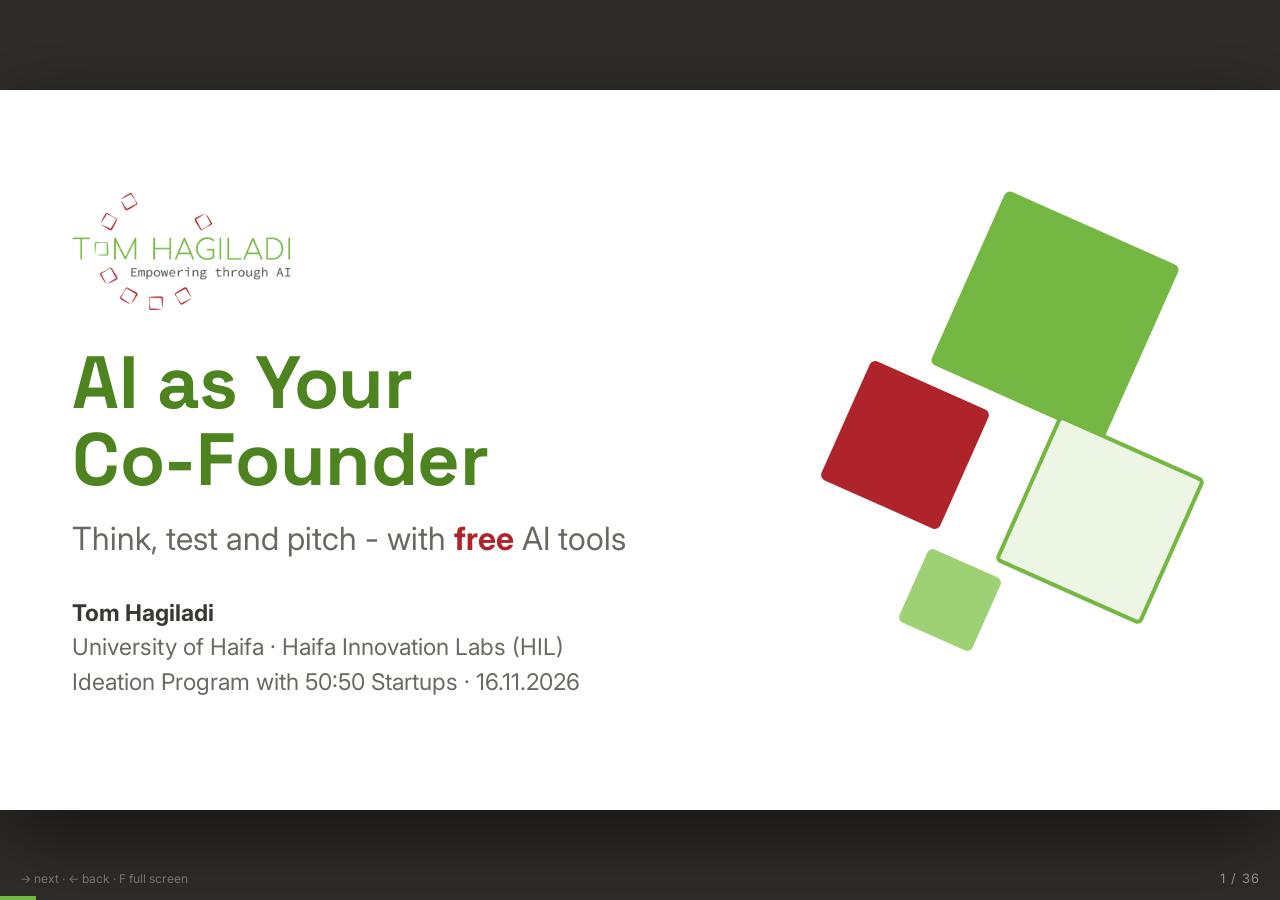
==== deck/index.html @ f5eca4dc "Haifa founders workshop 16.11.2026: English deck + practice guide Co-Authored-By: Claude Opus 5.5 <n" ====
<!DOCTYPE html>
<html lang="en" dir="ltr">
<head>
<meta charset="utf-8">
<meta name="viewport" content="width=device-width, initial-scale=1">
<title>AI as Your Co-Founder - Tom Hagiladi</title>
<link rel="preconnect" href="https://fonts.googleapis.com">
<link rel="preconnect" href="https://fonts.gstatic.com" crossorigin>
<link href="https://fonts.googleapis.com/css2?family=Inter:wght@300;400;500;600;700;800&family=Space+Grotesk:wght@500;600;700&display=swap" rel="stylesheet">
<style>
/* ================= LOOK ================= */
:root{
  --g:#75B743; --gd:#4d8420; --gl:#9ED174; --gp:#EDF5E4; --gt:#F5FAF0;
  --red:#AF242A; --ink:#3a3835; --muted:#6b6863; --line:#E2E7DB; --paper:#fff;
  --known:#3f7a1c; --assumed:#a35f00; --unknown:#AF242A; --purple:#6b3fa0;
}
h1,h2,h3,.hd{font-family:'Space Grotesk','Inter',Arial,sans-serif;letter-spacing:-.5px}
h1{font-weight:700;font-size:74px;line-height:1.05;color:var(--gd)}
h2{font-weight:700;font-size:48px;line-height:1.15;margin-bottom:22px;color:var(--ink)}
h2 .g{color:var(--gd)}
p,li{font-size:28px;line-height:1.45;font-weight:400}
.lead{font-size:32px;line-height:1.4;font-weight:400}
.dim{color:var(--muted)}
.r{color:var(--red);font-weight:700}
.g{color:var(--gd);font-weight:700}
.kicker{font-size:17px;letter-spacing:4px;text-transform:uppercase;color:var(--gd);font-weight:700;margin-bottom:10px}
.src{position:absolute;left:72px;bottom:20px;font-size:14px;color:var(--muted);max-width:980px;line-height:1.35}
.pill{display:inline-block;border-radius:30px;padding:5px 18px;font-size:18px;font-weight:700;color:#fff;background:var(--red)}
.pill.cond{background:var(--purple)}
.pill.demo{background:var(--gd)}
.tagrow{position:absolute;top:44px;right:72px;display:flex;gap:10px}
.mini-logo{position:absolute;right:28px;bottom:16px;width:96px;opacity:.9}
ul{list-style:none}
ul.sq li{position:relative;padding-left:40px;margin:13px 0}
ul.sq li:before{content:"";position:absolute;left:4px;top:15px;width:13px;height:13px;border:3px solid var(--g);transform:rotate(24deg);border-radius:2px}
ol.steps{list-style:none;counter-reset:s}
ol.steps li{counter-increment:s;position:relative;padding-left:64px;margin:14px 0;min-height:46px}
ol.steps li:before{content:counter(s);position:absolute;left:0;top:0;width:46px;height:46px;border-radius:10px;background:var(--g);color:#fff;font-weight:800;font-size:25px;display:flex;align-items:center;justify-content:center;font-family:'Space Grotesk',sans-serif}
.cols{display:flex;gap:24px}
.card{flex:1;background:#fff;border:2px solid var(--line);border-radius:14px;padding:22px 24px}
.card h3{font-size:28px;margin-bottom:8px;color:var(--gd)}
.card p{font-size:23px;line-height:1.4}
.card.tint{background:var(--gt)}
.grid{display:grid;gap:18px}
.g2{grid-template-columns:1fr 1fr} .g3{grid-template-columns:1fr 1fr 1fr} .g4{grid-template-columns:repeat(4,1fr)} .g5{grid-template-columns:repeat(5,1fr)}
.tag{display:inline-block;font-weight:800;font-size:19px;letter-spacing:1px;border-radius:7px;padding:3px 12px;color:#fff;font-family:'Inter',sans-serif}
.tag.k{background:var(--known)} .tag.a{background:var(--assumed)} .tag.u{background:var(--unknown)}
.prompt{font-family:'Inter',sans-serif;background:var(--gt);border:1.5px solid var(--line);border-left:8px solid var(--g);border-radius:10px;padding:18px 26px;font-size:24px;line-height:1.5}
.prompt .ln{display:block}
.note{background:#fbeeee;border-left:7px solid var(--red);border-radius:8px;padding:16px 22px;font-size:25px;line-height:1.4}
.note.g{background:var(--gt);border-left-color:var(--g);color:var(--ink);font-weight:400}
table{border-collapse:collapse;width:100%;font-size:22px}
th{background:var(--g);color:#fff;font-weight:700;padding:11px 16px;text-align:left}
th:first-child{background:var(--gd)}
td{padding:11px 16px;border-bottom:1px solid var(--line);vertical-align:top;line-height:1.35}
tbody tr:nth-child(even) td{background:var(--gt)}
.qr-box{background:#fff;border:3px solid var(--g);border-radius:16px;padding:12px;display:flex;flex-direction:column;align-items:center;gap:6px}
.qr-box img{width:190px;height:190px;display:block}
.qr-box span{font-size:16px;font-weight:700;color:var(--gd)}
.big-num{font-family:'Space Grotesk',sans-serif;font-weight:700;color:var(--red);line-height:1}
.flow{display:flex;align-items:stretch;gap:0}
.flow .node{flex:1;border-radius:14px;padding:20px 20px;display:flex;flex-direction:column;justify-content:center;text-align:center}
.flow .arrow{flex:0 0 54px;display:flex;align-items:center;justify-content:center;font-size:40px;color:var(--g);font-weight:800}
.chip{display:inline-block;background:var(--gp);border:1.5px solid var(--g);color:var(--gd);border-radius:24px;padding:6px 16px;font-size:21px;font-weight:700;margin:4px 6px 4px 0}
.chip.red{background:#fbeeee;border-color:var(--red);color:var(--red)}
.bubble{max-width:78%;border-radius:18px;padding:12px 20px;font-size:22px;line-height:1.4;margin:8px 0}
.bubble.me{background:var(--g);color:#fff;align-self:flex-end;border-bottom-right-radius:4px}
.bubble.ai{background:#f1f1ef;color:var(--ink);align-self:flex-start;border-bottom-left-radius:4px}
.bubble.coach{background:#fbeeee;color:var(--ink);align-self:flex-start;border-left:5px solid var(--red)}
.browser{border:2px solid #cfd4c8;border-radius:12px;overflow:hidden;background:#fff;box-shadow:0 10px 30px rgba(0,0,0,.08)}
.browser .bar{height:34px;background:#eef0ea;display:flex;align-items:center;gap:7px;padding:0 12px}
.browser .bar i{width:11px;height:11px;border-radius:50%;background:#c9cdc3;display:block}
.sq-art{position:absolute;pointer-events:none}
.sq-art b{position:absolute;display:block;border-radius:6px;transform:rotate(24deg)}
/* separators */
.slide.sep{background:var(--gl)}
.slide.sep h2,.slide.sep .kicker{color:#fff;-webkit-text-stroke:1px #1F1E1C;paint-order:stroke fill;text-shadow:0 1px 3px rgba(0,0,0,.3)}
.slide.sep h2{font-size:64px}
.slide.sep .logo-card{position:absolute;top:40px;right:72px;background:#fff;border-radius:12px;padding:10px 16px}
.slide.sep .logo-card img{width:160px;display:block}
.agenda{display:flex;flex-direction:column;gap:12px;margin-top:6px}
.agenda .it{display:flex;align-items:center;gap:20px;font-size:34px;color:rgba(255,255,255,.85);font-weight:500;-webkit-text-stroke:.6px #1F1E1C;paint-order:stroke fill}
.agenda .it .t{font-size:20px;min-width:70px;font-weight:700;-webkit-text-stroke:0;color:#2c4a14}
.agenda .it.act{color:#fff;font-weight:800;font-size:40px}
.agenda .it.act:after{content:"";width:16px;height:16px;background:#fff;border:3px solid var(--red);transform:rotate(24deg);border-radius:2px;margin-left:6px}
/* break */
.countdown{font-family:'Space Grotesk',sans-serif;font-size:150px;font-weight:700;color:var(--gd);line-height:1}
.btn{font-family:'Inter',sans-serif;font-size:26px;font-weight:700;background:var(--g);color:#fff;border:0;border-radius:12px;padding:14px 34px;cursor:pointer}

/* ================= MECHANICS ================= */
*{box-sizing:border-box;margin:0;padding:0}
html,body{height:100%;background:#2E2D2A;overflow:hidden;font-family:'Inter',Arial,sans-serif;color:var(--ink)}
#stage{position:fixed;inset:0;display:flex;align-items:center;justify-content:center;overflow:hidden}
#deck{width:1280px;height:720px;flex:0 0 1280px;position:relative;transform-origin:center center;overflow:hidden;background:var(--paper);box-shadow:0 24px 80px rgba(0,0,0,.55)}
.slide{position:absolute;inset:0;padding:46px 72px 54px;display:none;flex-direction:column;background:var(--paper);color:var(--ink);overflow:hidden}
.slide.on{display:flex}
.fill{flex:1;min-height:0;display:flex;flex-direction:column;justify-content:center}
.split{display:flex;gap:44px;flex:1;min-height:0;align-items:center}
.split>.tx{flex:1.2;min-width:0}
.split>.im{flex:1;min-width:0;align-self:stretch;display:flex;align-items:center;justify-content:center}
.mid{justify-content:center;align-items:center;text-align:center}
.f{opacity:0;transform:translateY(9px);transition:opacity .3s ease,transform .3s ease}
.f.vis{opacity:1;transform:none}
#bar{position:fixed;bottom:0;left:0;height:4px;background:var(--g);transition:width .25s ease;z-index:9}
#num{position:fixed;bottom:14px;right:20px;color:#8d8b86;font-size:13px;letter-spacing:1px;z-index:9}
#help{position:fixed;bottom:14px;left:20px;color:#75736e;font-size:12px;z-index:9}
</style>
</head>
<body>
<div id="stage"><div id="deck">

<!-- 1 TITLE -->
<section class="slide">
  <div class="sq-art" style="right:60px;top:120px;width:420px;height:460px" aria-hidden="true">
    <b style="left:160px;top:10px;width:190px;height:190px;background:var(--g)"></b>
    <b style="left:40px;top:170px;width:130px;height:130px;background:var(--red)"></b>
    <b style="left:220px;top:230px;width:160px;height:160px;background:var(--gp);border:4px solid var(--g)"></b>
    <b style="left:110px;top:350px;width:80px;height:80px;background:var(--gl)"></b>
  </div>
  <div class="fill" style="max-width:740px">
    <img src="assets/logo.png" alt="" style="width:250px;margin-bottom:34px">
    <h1>AI as Your<br>Co-Founder</h1>
    <p class="lead dim" style="margin-top:18px">Think, test and pitch - with <span class="r">free</span> AI tools</p>
    <p style="margin-top:34px;font-size:23px;line-height:1.5"><b>Tom Hagiladi</b><br><span class="dim">University of Haifa &middot; Haifa Innovation Labs (HIL)<br>Ideation Program with 50:50 Startups &middot; 16.11.2026</span></p>
  </div>
</section>

<!-- 2 ABOUT -->
<section class="slide">
  <div class="split">
    <div class="im" style="flex:.62"><img src="assets/tom.jpg" alt="" style="max-height:600px;border-radius:16px;object-fit:cover"></div>
    <div class="tx">
      <div class="kicker">Nice to meet you</div>
      <h2>Tom Hagiladi</h2>
      <ul class="sq">
        <li class="f">20 years in education - including <b>founding and running a school</b></li>
        <li class="f">The last 3 years: <span class="r">only AI</span> - with the Ministry of Education, universities and businesses</li>
        <li class="f">Podcast host, community manager, co-author of a book on learning with AI</li>
      </ul>
      <div style="display:flex;align-items:flex-end;gap:20px;margin-top:22px">
        <img src="assets/bio-podcast.png" alt="" style="height:110px;border-radius:10px">
        <img src="assets/bio-book.png" alt="" style="height:150px;border-radius:6px">
        <img src="assets/bio-community.png" alt="" style="height:96px;border-radius:8px">
      </div>
    </div>
  </div>
  <img src="assets/logo.png" class="mini-logo" alt="">
</section>

<!-- 3 POLL -->
<section class="slide">
  <div class="kicker">Hands up &middot; Zoom: answer in the chat</div>
  <h2>Quick poll</h2>
  <div class="grid g2" style="flex:1;margin-top:6px">
    <div class="card tint f" style="display:flex;gap:20px;align-items:center"><div class="big-num" style="font-size:70px;color:var(--g)">1</div><p>Which AI do you use most?<br><span class="dim" style="font-size:22px">ChatGPT &middot; Gemini &middot; Claude &middot; other</span></p></div>
    <div class="card tint f" style="display:flex;gap:20px;align-items:center"><div class="big-num" style="font-size:70px;color:var(--g)">2</div><p>Do you <b>pay</b> for one?</p></div>
    <div class="card tint f" style="display:flex;gap:20px;align-items:center"><div class="big-num" style="font-size:70px;color:var(--g)">3</div><p>Have you ever run a <b>Deep Research</b>?</p></div>
    <div class="card tint f" style="display:flex;gap:20px;align-items:center"><div class="big-num" style="font-size:70px;color:var(--g)">4</div><p>Have you used <b>NotebookLM</b><br><span class="dim" style="font-size:22px">now called Gemini Notebook?</span></p></div>
  </div>
  <img src="assets/logo.png" class="mini-logo" alt="">
</section>

<!-- 4 RULES -->
<section class="slide">
  <div class="kicker">Today</div>
  <h2>Five rules for today</h2>
  <div class="grid g5" style="flex:1;align-content:center">
    <div class="card f" style="border-top:8px solid var(--red);text-align:center;padding:28px 16px"><div class="big-num" style="font-size:44px;margin-bottom:12px">01</div><p style="font-size:27px"><b>No code</b> today</p></div>
    <div class="card f" style="border-top:8px solid var(--g);text-align:center;padding:28px 16px"><div class="big-num" style="font-size:44px;margin-bottom:12px;color:var(--gd)">02</div><p style="font-size:27px">The AI <b>interviews you</b> - not the other way round</p></div>
    <div class="card f" style="border-top:8px solid var(--red);text-align:center;padding:28px 16px"><div class="big-num" style="font-size:44px;margin-bottom:12px">03</div><p style="font-size:27px">Nothing the AI says <b>counts as evidence</b></p></div>
    <div class="card f" style="border-top:8px solid var(--g);text-align:center;padding:28px 16px"><div class="big-num" style="font-size:44px;margin-bottom:12px;color:var(--gd)">04</div><p style="font-size:27px"><b>Free</b> tools only</p></div>
    <div class="card f" style="border-top:8px solid var(--g);text-align:center;padding:28px 16px"><div class="big-num" style="font-size:44px;margin-bottom:12px;color:var(--gd)">05</div><p style="font-size:27px">Answer in <b>any language</b><br><span class="dim" style="font-size:21px">English &middot; Arabic &middot; Hebrew</span></p></div>
  </div>
  <img src="assets/logo.png" class="mini-logo" alt="">
</section>

<!-- 5 SEPARATOR: PART 1 -->
<section class="slide sep">
  <div class="logo-card"><img src="assets/logo.png" alt=""></div>
  <div class="sq-art" style="right:80px;bottom:60px;width:380px;height:330px" aria-hidden="true">
    <b style="left:150px;top:20px;width:170px;height:170px;background:#fff"></b>
    <b style="left:40px;top:150px;width:120px;height:120px;background:var(--red)"></b>
    <b style="left:230px;top:200px;width:110px;height:110px;background:var(--gd)"></b>
  </div>
  <div class="fill">
    <div class="kicker">Part 1</div>
    <h2>Think with AI</h2>
    <div class="agenda">
      <div class="it act"><span class="t">16:50</span>Think</div>
      <div class="it"><span class="t">17:35</span>Research</div>
      <div class="it"><span class="t">18:15</span>Test</div>
      <div class="it"><span class="t">18:50</span>Pitch</div>
      <div class="it"><span class="t">19:15</span>Your next week</div>
    </div>
  </div>
</section>

<!-- 6 FLATTERER -->
<section class="slide">
  <h2>Your chatbot is a <span class="r">flatterer</span></h2>
  <div class="split" style="align-items:center">
    <div style="flex:0 0 420px;text-align:center">
      <div class="big-num" style="font-size:190px">49%</div>
      <p class="dim" style="font-size:22px;margin-top:8px">more agreement than people</p>
    </div>
    <div class="tx">
      <ul class="sq">
        <li>11 AI models <b>agreed with users' actions</b> 49% more often than humans did.</li>
        <li class="f">People <span class="r">trusted the flattering answers more</span> - and preferred them.</li>
      </ul>
      <div class="note g f" style="margin-top:22px;font-size:25px">"It wasn't that AI was hallucinating - <b>the teams were.</b>"<br><span class="dim" style="font-size:19px">Steve Blank, 2026</span></div>
    </div>
  </div>
  <div class="src">Cheng et al., Science, March 2026 &middot; Steve Blank, Poets&amp;Quants, 21.9.2026</div>
</section>

<!-- 7 THREE FIXES -->
<section class="slide">
  <h2>Three fixes that were <span class="g">tested</span></h2>
  <table style="font-size:26px">
    <thead><tr><th style="width:24%">Fix</th><th style="width:36%">Instead of</th><th>Write</th></tr></thead>
    <tbody>
      <tr class="f"><td><b>Ask, don't tell</b></td><td class="dim">"Students waste money on lunch."</td><td>"Is it true that students waste money on lunch?"</td></tr>
      <tr class="f"><td><b>Third person</b></td><td class="dim">"My idea is..."</td><td>"A student team proposes..."</td></tr>
      <tr class="f"><td><b>Case against</b></td><td class="dim">"What do you think of my idea?"</td><td>"Give me the strongest case against it. What evidence would settle it?"</td></tr>
    </tbody>
  </table>
  <div class="note f" style="margin-top:auto;margin-bottom:34px;font-size:28px">Try it: when the AI criticises your idea, reply <b>"Are you sure?"</b> If the critique collapses, it was weak.</div>
  <div class="src">UK AI Security Institute, "Ask, don't tell", 2026 &middot; SYCON-Bench, EMNLP 2025</div>
</section>

<!-- 8 MODEL VS SEARCH -->
<section class="slide">
  <h2>Language model <span class="dim">or</span> search tool?</h2>
  <div class="cols" style="flex:1;align-items:stretch">
    <div class="card tint" style="border-top:8px solid var(--g)">
      <h3 style="font-size:34px">Language model</h3>
      <ul class="sq"><li>Ideas</li><li>Questions</li><li>Structure</li><li>Critique</li></ul>
      <p class="dim" style="font-size:21px;margin-top:10px">ChatGPT &middot; Gemini &middot; Claude</p>
    </div>
    <div class="card" style="border-top:8px solid var(--ink)">
      <h3 style="font-size:34px;color:var(--ink)">Search tool</h3>
      <ul class="sq"><li>Facts</li><li>Numbers</li><li>Competitors</li><li>Sources you can open</li></ul>
      <p class="dim" style="font-size:21px;margin-top:10px">Perplexity &middot; Deep Research &middot; Google</p>
    </div>
  </div>
  <div class="note f" style="margin-top:22px">Any number a chat gives you is <span class="tag a">ASSUMED</span> - until you open the source.</div>
</section>

<!-- 9 FRAMEWORK AS CONTEXT -->
<section class="slide">
  <div class="kicker">The big idea of today</div>
  <h2>A framework is a list of the <span class="r">right questions</span></h2>
  <div class="flow" style="flex:1;margin:10px 0 6px">
    <div class="node" style="background:var(--gt);border:2px solid var(--g)"><h3 style="font-size:28px;color:var(--gd)">Framework</h3><p style="font-size:21px;margin-top:6px">Lean Canvas, Mom Test, Value Proposition...</p></div>
    <div class="arrow f">+</div>
    <div class="node f" style="background:#fff;border:2px solid var(--line)"><h3 style="font-size:28px">You</h3><p style="font-size:21px;margin-top:6px">what you know - and don't</p></div>
    <div class="arrow f">&rarr;</div>
    <div class="node f" style="background:var(--g);color:#fff"><h3 style="font-size:28px;color:#fff">AI chat</h3><p style="font-size:21px;margin-top:6px">asks one question at a time</p></div>
    <div class="arrow f">&rarr;</div>
    <div class="node f" style="background:#fff;border:2px solid var(--ink)"><h3 style="font-size:28px">Your table</h3><p style="margin-top:8px"><span class="tag k">KNOWN</span><br><span class="tag a" style="margin-top:6px">ASSUMED</span><br><span class="tag u" style="margin-top:6px">UNKNOWN</span></p></div>
  </div>
  <p class="lead f" style="text-align:center">It pulls out what you know - and <b>marks what you don't</b>.</p>
</section>

<!-- 10 ASK TAG TEST -->
<section class="slide">
  <h2>Ask &middot; Tag &middot; Test</h2>
  <div class="grid g3" style="margin-bottom:20px">
    <div class="card f" style="border-left:8px solid var(--known)"><span class="tag k">KNOWN</span><p style="margin-top:8px;font-size:22px">Evidence from real people: <b>who, when, how many</b></p></div>
    <div class="card f" style="border-left:8px solid var(--assumed)"><span class="tag a">ASSUMED</span><p style="margin-top:8px;font-size:22px">Our belief, desk research - or <b>anything the AI suggested</b></p></div>
    <div class="card f" style="border-left:8px solid var(--unknown)"><span class="tag u">UNKNOWN</span><p style="margin-top:8px;font-size:22px">No answer yet - and that's <b>a good answer</b></p></div>
  </div>
  <table class="f" style="font-size:20px">
    <thead><tr><th style="width:20%">Block</th><th style="width:44%">Our answer <span style="font-weight:400">(campus leftover-meals app)</span></th><th style="width:14%">Tag</th><th>Evidence</th></tr></thead>
    <tbody>
      <tr><td>Problem</td><td>Cafeterias throw away food every evening</td><td><span class="tag k">KNOWN</span></td><td>2 managers, last week</td></tr>
      <tr><td>Customer</td><td>Students would buy it at half price</td><td><span class="tag a">ASSUMED</span></td><td>our guess</td></tr>
      <tr><td>Revenue</td><td>Cafeterias pay us a 10% fee</td><td><span class="tag u">UNKNOWN</span></td><td>-</td></tr>
    </tbody>
  </table>
  <p class="f" style="margin-top:16px;font-size:25px">At the end: your <span class="r">3 riskiest assumptions</span> - and the cheapest test for each, this week.</p>
</section>

<!-- 11 TOOLBOX -->
<section class="slide">
  <div class="tagrow"><span class="pill">Practice</span></div>
  <h2>Which framework for which question?</h2>
  <div class="grid g3" style="flex:1;align-content:stretch;grid-template-rows:1fr 1fr">
    <div class="card tint f"><p class="dim" style="font-size:20px">Is the problem worth solving?</p><h3>4 U's + 5 Whys</h3><p class="dim" style="font-size:17px">Michael Skok &middot; Toyota</p></div>
    <div class="card tint f"><p class="dim" style="font-size:20px">Who exactly?</p><h3>Beachhead + persona</h3><p class="dim" style="font-size:17px">Bill Aulet, MIT</p></div>
    <div class="card tint f"><p class="dim" style="font-size:20px">What do they really need?</p><h3>Value Proposition Canvas</h3><p class="dim" style="font-size:17px">Strategyzer</p></div>
    <div class="card f" style="border-color:var(--red)"><p class="dim" style="font-size:20px">Which solution?</p><h3 style="color:var(--red)">Opportunity Solution Tree</h3><p style="font-size:18px"><b>at least 3 solutions</b> before you pick &middot; <span class="dim">Teresa Torres</span></p></div>
    <div class="card f" style="border-color:var(--g)"><p class="dim" style="font-size:20px">How does it make money?</p><h3>Lean Canvas</h3><p class="dim" style="font-size:17px">Ash Maurya</p></div>
    <div class="card tint f"><p class="dim" style="font-size:20px">What could kill us?</p><h3>Pre-mortem</h3><p class="dim" style="font-size:17px">Gary Klein</p></div>
  </div>
  <p class="dim f" style="font-size:20px;margin-top:10px">Each one is ready to copy on the practice guide.</p>
</section>

<!-- 12 MASTER PROMPT -->
<section class="slide">
  <h2>The prompt that runs it all</h2>
  <div class="prompt" style="flex:1;display:flex;flex-direction:column;justify-content:center">
    <span class="ln">Act as my <b>skeptical co-founder</b>. Interview me to fill in the framework below.</span>
    <span class="ln f">Go one block at a time. Ask <b>ONE</b> question, then wait.</span>
    <span class="ln f">Tag every answer <span class="tag k">KNOWN</span> <span class="tag a">ASSUMED</span> <span class="tag u">UNKNOWN</span> and say why.</span>
    <span class="ln f">Restate my claims as questions. Push back on vague answers.</span>
    <span class="ln f">Judge this as a stranger's idea. <b>No praise.</b></span>
    <span class="ln f">Label your own ideas "AI SUGGESTION - unverified".</span>
    <span class="ln f">At the end: the table, the <span class="r">3 riskiest assumptions</span>, and the cheapest test for each.</span>
  </div>
  <p class="dim" style="font-size:20px;margin-top:12px">Short version. The full prompt is on the practice guide - edit it, copy it, paste it.</p>
</section>

<!-- 13 PRACTICE 1 -->
<section class="slide">
  <div class="tagrow"><span class="pill">Practice &middot; 30 min</span></div>
  <h2>Practice 1 &middot; Let the AI interview you</h2>
  <div class="split" style="align-items:center">
    <div class="tx">
      <ol class="steps">
        <li class="f">Pick the framework for <b>your</b> stage</li>
        <li class="f">Paste the master prompt + the framework into any free chat</li>
        <li class="f">Answer honestly - <b>"I don't know"</b> is a good answer</li>
        <li class="f">Copy the final table into a doc - <span class="r">you'll need it after the break</span></li>
      </ol>
      <p class="f dim" style="font-size:21px;margin-top:10px">Zoom: a breakout room per team. At the end, each team posts <b>one risky assumption</b> in the chat.</p>
    </div>
    <div class="im" style="flex:0 0 250px"><div class="qr-box f"><img src="assets/qr.svg" alt="QR code to the practice guide"><span>Practice guide</span></div></div>
  </div>
</section>

<!-- 14 SEPARATOR: PART 2 -->
<section class="slide sep">
  <div class="logo-card"><img src="assets/logo.png" alt=""></div>
  <div class="sq-art" style="right:80px;bottom:60px;width:380px;height:330px" aria-hidden="true">
    <b style="left:150px;top:20px;width:170px;height:170px;background:#fff"></b>
    <b style="left:40px;top:150px;width:120px;height:120px;background:var(--red)"></b>
    <b style="left:230px;top:200px;width:110px;height:110px;background:var(--gd)"></b>
  </div>
  <div class="fill">
    <div class="kicker">Part 2</div>
    <h2>Research outward</h2>
    <div class="agenda">
      <div class="it"><span class="t">16:50</span>Think</div>
      <div class="it act"><span class="t">17:35</span>Research</div>
      <div class="it"><span class="t">18:15</span>Test</div>
      <div class="it"><span class="t">18:50</span>Pitch</div>
      <div class="it"><span class="t">19:15</span>Your next week</div>
    </div>
  </div>
</section>

<!-- 15 DEEP RESEARCH -->
<section class="slide">
  <div class="tagrow"><span class="pill cond">If you don't know it yet</span></div>
  <h2>Deep Research</h2>
  <div class="split">
    <div class="tx">
      <p class="lead">An agent that reads <b>dozens of sources</b> for 5-10 minutes - and writes a <b>cited report</b>.</p>
      <table class="f" style="margin-top:20px;font-size:22px">
        <thead><tr><th>Free plan</th><th>Deep Research</th></tr></thead>
        <tbody>
          <tr><td><b>Gemini</b></td><td><span class="g">Yes - use it today</span></td></tr>
          <tr><td>ChatGPT</td><td>Limited</td></tr>
          <tr><td>Perplexity</td><td>1 a month</td></tr>
          <tr><td>Claude</td><td class="dim">Paid plans only</td></tr>
        </tbody>
      </table>
    </div>
    <div class="im" style="flex:.85;flex-direction:column;gap:18px">
      <div class="browser" style="width:100%">
        <div class="bar"><i></i><i></i><i></i></div>
        <div style="padding:20px 24px">
          <div style="height:22px;width:70%;background:var(--ink);border-radius:5px;margin-bottom:16px"></div>
          <div style="height:11px;background:#e3e5df;border-radius:5px;margin:9px 0"></div>
          <div style="height:11px;width:92%;background:#e3e5df;border-radius:5px;margin:9px 0"></div>
          <div style="height:11px;width:80%;background:#e3e5df;border-radius:5px;margin:9px 0"></div>
          <p style="font-size:18px;margin-top:12px"><span class="chip" style="font-size:15px">[1]</span><span class="chip" style="font-size:15px">[2]</span><span class="chip" style="font-size:15px">[3]</span><span class="chip" style="font-size:15px">[27]</span></p>
        </div>
      </div>
      <div class="note f" style="font-size:23px;width:100%">Open <b>3 of its sources</b>. Check <b>every number</b>.</div>
    </div>
  </div>
  <div class="src">Free-plan limits as listed by each vendor, 15.11.2026. Vendors don't publish exact quotas.</div>
</section>

<!-- 16 GEMINI NOTEBOOK -->
<section class="slide">
  <div class="tagrow"><span class="pill cond">If you don't know it yet</span></div>
  <h2>Gemini Notebook <span class="dim" style="font-size:30px">(formerly NotebookLM)</span></h2>
  <div class="flow" style="flex:1;margin:4px 0 14px">
    <div class="node" style="background:var(--gt);border:2px solid var(--g);text-align:left">
      <p style="font-size:20px" class="dim">Your sources</p>
      <ul class="sq" style="margin-top:4px"><li style="font-size:22px;margin:6px 0">Interview notes</li><li style="font-size:22px;margin:6px 0">Competitor websites</li><li style="font-size:22px;margin:6px 0">Papers and reports</li><li style="font-size:22px;margin:6px 0">YouTube videos</li></ul>
    </div>
    <div class="arrow">&rarr;</div>
    <div class="node" style="background:var(--g);color:#fff;flex:.8"><h3 style="font-size:30px;color:#fff">One notebook<br>per market</h3></div>
    <div class="arrow f">&rarr;</div>
    <div class="node f" style="background:#fff;border:2px solid var(--line);text-align:left">
      <ul class="sq"><li style="font-size:22px;margin:6px 0">Answers <b>with citations</b></li><li style="font-size:22px;margin:6px 0">Mind map</li><li style="font-size:22px;margin:6px 0">Report</li><li style="font-size:22px;margin:6px 0">Audio overview - <b>also in Arabic</b></li></ul>
    </div>
  </div>
  <p class="lead f">It answers from <b>your</b> sources - not from the whole internet.</p>
</section>

<!-- 17 QUICK CHECKS -->
<section class="slide">
  <h2>Quick checks, <span class="g">with sources</span></h2>
  <div class="cols" style="flex:1;align-items:stretch">
    <div class="card tint" style="flex:1.1">
      <h3>Perplexity</h3>
      <p>Fast answers with links you can open:</p>
      <ul class="sq"><li style="font-size:24px">competitors</li><li style="font-size:24px">prices</li><li style="font-size:24px">market size</li></ul>
      <div class="prompt f" style="font-size:20px;margin-top:12px">"Who are the main competitors of [X] in [region]? A table: name, link, price, main weakness from user reviews."</div>
    </div>
    <div class="card f" style="flex:1;border:3px solid var(--red);display:flex;flex-direction:column;justify-content:center">
      <p class="dim" style="font-size:21px">The question every AI startup must ask:</p>
      <p style="font-size:36px;line-height:1.3;font-weight:700;color:var(--red);margin-top:10px">"What happens when ChatGPT or Gemini adds my feature?"</p>
      <p class="dim" style="font-size:20px;margin-top:14px">Big platforms keep swallowing small tools.</p>
    </div>
  </div>
</section>

<!-- 18 PATENTS -->
<section class="slide">
  <div class="tagrow"><span class="pill">Practice</span></div>
  <h2>Patents: has someone <span class="r">already</span> done it?</h2>
  <div class="split" style="align-items:flex-start">
    <div class="tx">
      <ol class="steps">
        <li class="f" style="font-size:25px">Describe the idea in 3 sentences - <b>without the secret part</b></li>
        <li class="f" style="font-size:25px">Ask a chat for keywords, synonyms, patent classes (CPC) and search strings</li>
        <li class="f" style="font-size:25px">Search <b>PQAI</b> + <b>Google Patents</b></li>
        <li class="f" style="font-size:25px">Open the 3 closest: abstract, claim 1, one drawing</li>
        <li class="f" style="font-size:25px">Back to the chat: <b>"What is different in my idea?"</b></li>
      </ol>
    </div>
    <div class="im" style="flex:.62;flex-direction:column;gap:14px;align-items:stretch;justify-content:center">
      <div class="card tint" style="padding:16px 20px"><h3 style="font-size:25px">PQAI</h3><p style="font-size:19px">free AI search &middot; doesn't log your searches</p></div>
      <div class="card tint" style="padding:16px 20px"><h3 style="font-size:25px">Google Patents</h3><p style="font-size:19px">free &middot; patents from many countries, translated</p></div>
      <div class="card" style="padding:16px 20px"><h3 style="font-size:25px">Perplexity Patents</h3><p style="font-size:19px">ask in plain words &middot; free during beta</p></div>
    </div>
  </div>
</section>

<!-- 19 PATENT WARNINGS -->
<section class="slide">
  <h2>Patents: what to know</h2>
  <div class="grid g2">
    <div class="note f" style="font-size:24px"><b>Not legal advice.</b> Finding nothing does not mean it's new.</div>
    <div class="note f" style="font-size:24px"><b>Chats invent patent numbers.</b> Open every number on Google Patents.</div>
    <div class="note f" style="font-size:24px"><b>Don't paste your secret sauce</b> into a chat. Turn off training first.</div>
    <div class="note f" style="font-size:24px"><b>File before you publish.</b> Europe and Israel have no general grace period.</div>
  </div>
  <div class="card tint f" style="margin-top:18px;margin-bottom:10px;padding:18px 24px;display:flex;flex-direction:column;justify-content:center;gap:12px">
    <p style="font-size:27px;line-height:1.5"><b>Turn off training:</b> ChatGPT - Settings &rarr; Data controls &middot; Gemini - Activity &rarr; Keep Activity off &middot; Claude - Settings &rarr; Privacy</p>
    <p style="font-size:27px;line-height:1.5"><b>Free expert help:</b> WIPO innovation support centres (TISC) - for example at An-Najah University, Nablus &middot; the Israel Patent Office database</p>
  </div>
</section>

<!-- 20 BREAK -->
<section class="slide mid">
  <img src="assets/logo.png" alt="" style="width:200px;margin-bottom:24px">
  <h2 style="font-size:60px">Break &middot; 15 minutes</h2>
  <div class="countdown" id="cd">15:00</div>
  <p class="lead" id="cdback" style="margin:14px 0 22px;min-height:46px"></p>
  <button class="btn" id="cdbtn" type="button">Start the timer</button>
</section>

<!-- 21 SEPARATOR: PART 3 -->
<section class="slide sep">
  <div class="logo-card"><img src="assets/logo.png" alt=""></div>
  <div class="sq-art" style="right:80px;bottom:60px;width:380px;height:330px" aria-hidden="true">
    <b style="left:150px;top:20px;width:170px;height:170px;background:#fff"></b>
    <b style="left:40px;top:150px;width:120px;height:120px;background:var(--red)"></b>
    <b style="left:230px;top:200px;width:110px;height:110px;background:var(--gd)"></b>
  </div>
  <div class="fill">
    <div class="kicker">Part 3</div>
    <h2>Test before you build</h2>
    <div class="agenda">
      <div class="it"><span class="t">16:50</span>Think</div>
      <div class="it"><span class="t">17:35</span>Research</div>
      <div class="it act"><span class="t">18:15</span>Test</div>
      <div class="it"><span class="t">18:50</span>Pitch</div>
      <div class="it"><span class="t">19:15</span>Your next week</div>
    </div>
  </div>
</section>

<!-- 22 DON'T BUILD -->
<section class="slide">
  <h2>Don't build. <span class="r">Test.</span></h2>
  <div style="flex:1;display:flex;flex-direction:column;justify-content:center;gap:26px">
    <div class="flow f" style="opacity:.75">
      <div class="node" style="background:#f1f1ef"><p><b>Build</b></p></div><div class="arrow" style="color:#aaa">&rarr;</div>
      <div class="node" style="background:#f1f1ef"><p>weeks of code</p></div><div class="arrow" style="color:#aaa">&rarr;</div>
      <div class="node" style="background:#f1f1ef"><p>an MVP</p></div><div class="arrow" style="color:#aaa">&rarr;</div>
      <div class="node" style="background:#f1f1ef"><p>"nobody wants it"</p></div>
    </div>
    <div class="flow f">
      <div class="node" style="background:var(--g);color:#fff"><p><b>Test</b></p></div><div class="arrow">&rarr;</div>
      <div class="node" style="background:var(--gt);border:2px solid var(--g)"><p>this week, no code</p></div><div class="arrow">&rarr;</div>
      <div class="node" style="background:var(--gt);border:2px solid var(--g)"><p>the riskiest assumption</p></div><div class="arrow">&rarr;</div>
      <div class="node" style="background:var(--gt);border:2px solid var(--g)"><p><b>learn</b></p></div>
    </div>
    <p class="lead f" style="text-align:center"><b>Riskiest Assumption Test:</b> the smallest test of your biggest unknown.</p>
  </div>
  <div class="src">Rik Higham, "The MVP is dead. Long live the RAT.", 2016</div>
</section>

<!-- 23 ASSUMPTION MAP -->
<section class="slide">
  <h2>The assumption map</h2>
  <div class="split" style="align-items:stretch">
    <div class="tx" style="flex:.8;display:flex;flex-direction:column;justify-content:center">
      <p>Take your table from practice 1.</p>
      <p style="margin-top:12px">Place every <span class="tag a">ASSUMED</span> and <span class="tag u">UNKNOWN</span> on two axes:</p>
      <p style="margin-top:12px"><b>How important?</b><br><b>How much evidence?</b></p>
      <p class="f" style="margin-top:18px;font-size:30px">Test first: <span class="r">important + no evidence</span>.</p>
    </div>
    <div class="im" style="flex:1;position:relative">
      <div style="position:relative;width:560px;height:520px">
        <div style="position:absolute;left:60px;top:0;width:500px;height:470px;display:grid;grid-template-columns:1fr 1fr;grid-template-rows:1fr 1fr;gap:8px">
          <div style="background:var(--gt);border-radius:10px;padding:14px;font-size:20px;color:var(--gd);font-weight:700">Keep an eye on it</div>
          <div style="background:#fbeeee;border:3px solid var(--red);border-radius:10px;padding:14px;font-size:24px;color:var(--red);font-weight:800">TEST FIRST</div>
          <div style="background:#f4f4f2;border-radius:10px;padding:14px;font-size:20px;color:var(--muted);font-weight:700">Not now</div>
          <div style="background:#f4f4f2;border-radius:10px;padding:14px;font-size:20px;color:var(--muted);font-weight:700">Later</div>
        </div>
        <div style="position:absolute;left:0;top:0;height:470px;width:50px;display:flex;align-items:center;justify-content:center"><span style="transform:rotate(-90deg);white-space:nowrap;font-size:19px;font-weight:700;color:var(--ink)">Important &uarr;</span></div>
        <div style="position:absolute;left:60px;top:482px;width:500px;display:flex;justify-content:space-between;font-size:19px;font-weight:700"><span>Have evidence</span><span>No evidence &rarr;</span></div>
        <span class="f" style="position:absolute;left:400px;top:70px;width:26px;height:26px;border-radius:50%;background:var(--assumed);box-shadow:0 0 0 4px #fff"></span>
        <span class="f" style="position:absolute;left:470px;top:150px;width:26px;height:26px;border-radius:50%;background:var(--unknown);box-shadow:0 0 0 4px #fff"></span>
        <span class="f" style="position:absolute;left:170px;top:120px;width:26px;height:26px;border-radius:50%;background:var(--known);box-shadow:0 0 0 4px #fff"></span>
        <span class="f" style="position:absolute;left:430px;top:340px;width:26px;height:26px;border-radius:50%;background:var(--assumed);box-shadow:0 0 0 4px #fff"></span>
      </div>
    </div>
  </div>
  <div class="src">David J. Bland &amp; Alexander Osterwalder, "Testing Business Ideas"</div>
</section>

<!-- 24 TEST CARD -->
<section class="slide">
  <h2>The test card</h2>
  <div class="split" style="align-items:center">
    <div class="tx" style="flex:1">
      <div class="card" style="border:3px solid var(--g);padding:26px 30px">
        <p class="f" style="margin:6px 0"><b class="g">We believe that</b> ...</p>
        <p class="f" style="margin:6px 0"><b class="g">To verify that, we will</b> ...</p>
        <p class="f" style="margin:6px 0"><b class="g">We measure</b> ...</p>
        <p class="f" style="margin:6px 0"><b class="g">We are right if</b> <span class="r">at least X% of Y will Z</span></p>
      </div>
    </div>
    <div class="im" style="flex:.9">
      <div class="note g f" style="font-size:24px;line-height:1.5"><b>Example</b> - campus leftover-meals app<br>We believe students will buy evening leftovers at half price.<br>We'll put a poster with a sign-up link at the cafeteria.<br>We're right if <b>at least 15% of students who scan it join the waitlist</b> within 3 days.</div>
    </div>
  </div>
  <div class="src">Test Card - Strategyzer &middot; "At least X% of Y will Z" - Alberto Savoia, "The Right It"</div>
</section>

<!-- 25 NO-CODE TESTS -->
<section class="slide">
  <h2>Tests <span class="r">without code</span></h2>
  <div class="grid g4" style="margin-bottom:18px;flex:1">
    <div class="card tint f"><h3 style="font-size:26px">Fake door</h3><p style="font-size:23px">A landing page and a sign-up button for a product that doesn't exist yet</p></div>
    <div class="card tint f"><h3 style="font-size:26px">Mechanical Turk</h3><p style="font-size:23px">You do the "AI" by hand, behind the scenes</p></div>
    <div class="card tint f"><h3 style="font-size:26px">Pinocchio</h3><p style="font-size:23px">A mock-up that doesn't work - do people reach for it?</p></div>
    <div class="card tint f"><h3 style="font-size:26px">Provincial</h3><p style="font-size:23px">A tiny test with 10 real people nearby</p></div>
  </div>
  <div class="note g f" style="font-size:24px;margin-bottom:22px">A chat builds a landing page in minutes: <b>an app in Gemini &rarr; Google Sites</b>, or a <b>Claude artifact</b> with a public link. Be honest on the page: "coming soon - join the waitlist".</div>
  <div class="src">Pretotyping techniques - Alberto Savoia</div>
</section>

<!-- 26 MOM TEST -->
<section class="slide">
  <h2>The Mom Test</h2>
  <p style="font-size:25px;margin-bottom:14px">Talk about <b>their life</b>, not your idea. Ask about <b>the last time</b> - not about the future.</p>
  <table>
    <thead><tr><th style="width:50%;background:var(--red)">Don't ask</th><th>Ask</th></tr></thead>
    <tbody>
      <tr class="f"><td class="dim">"Would you use an app that sells leftover meals?"</td><td>"When did you last buy lunch on campus? What did you pay?"</td></tr>
      <tr class="f"><td class="dim">"Would you pay 15 shekels for it?"</td><td>"What do you do now when you're hungry at 4 pm and short on money?"</td></tr>
      <tr class="f"><td class="dim">"Is it a good idea?"</td><td>"What have you tried to save money on food? How did it go?"</td></tr>
    </tbody>
  </table>
  <p class="f" style="margin-top:18px;font-size:25px">Let the AI <b>rewrite your questions</b> - it's very good at this.</p>
  <div class="src">Rob Fitzpatrick, "The Mom Test"</div>
</section>

<!-- 27 AI CUSTOMER -->
<section class="slide">
  <div class="tagrow"><span class="pill" style="background:var(--ink)">Rehearsal only</span></div>
  <h2>Rehearse with an AI customer</h2>
  <div class="split" style="align-items:stretch">
    <div class="tx" style="display:flex;flex-direction:column;justify-content:center">
      <div style="display:flex;flex-direction:column">
        <div class="bubble me f">Would you use an app that sells leftover meals?</div>
        <div class="bubble ai f">Hmm, maybe. Sounds nice I guess.</div>
        <div class="bubble me f">DEBRIEF</div>
        <div class="bubble coach f">That was a future "would you" question - you got a polite "maybe". Try: "When did you last...?"</div>
      </div>
    </div>
    <div class="im" style="flex:.8">
      <div class="note f" style="font-size:25px"><b>Rehearsal, not evidence.</b><br>AI customers are too positive and too shallow. Nothing they say is <span class="tag k">KNOWN</span>.</div>
    </div>
  </div>
  <div class="src">Nielsen Norman Group, "Synthetic Users", 2024 &middot; Steve Blank, 2026</div>
</section>

<!-- 28 PRACTICE 2 -->
<section class="slide">
  <div class="tagrow"><span class="pill">Practice &middot; 20 min</span></div>
  <h2>Practice 2 &middot; Design your test</h2>
  <div class="split" style="align-items:center">
    <div class="tx">
      <ol class="steps">
        <li class="f">Take your <b>riskiest assumption</b> from practice 1</li>
        <li class="f">Write its test card - with a <span class="r">real X%</span></li>
        <li class="f">Pick one:
          <div style="margin-top:8px"><span class="chip">Landing page</span><span class="chip">Interview script + AI rehearsal</span><span class="chip">Patent check</span></div></li>
      </ol>
    </div>
    <div class="im" style="flex:0 0 250px"><div class="qr-box f"><img src="assets/qr.svg" alt="QR code to the practice guide"><span>Practice guide</span></div></div>
  </div>
</section>

<!-- 29 SEPARATOR: PART 4 -->
<section class="slide sep">
  <div class="logo-card"><img src="assets/logo.png" alt=""></div>
  <div class="sq-art" style="right:80px;bottom:60px;width:380px;height:330px" aria-hidden="true">
    <b style="left:150px;top:20px;width:170px;height:170px;background:#fff"></b>
    <b style="left:40px;top:150px;width:120px;height:120px;background:var(--red)"></b>
    <b style="left:230px;top:200px;width:110px;height:110px;background:var(--gd)"></b>
  </div>
  <div class="fill">
    <div class="kicker">Part 4</div>
    <h2>Go outward</h2>
    <div class="agenda">
      <div class="it"><span class="t">16:50</span>Think</div>
      <div class="it"><span class="t">17:35</span>Research</div>
      <div class="it"><span class="t">18:15</span>Test</div>
      <div class="it act"><span class="t">18:50</span>Pitch</div>
      <div class="it"><span class="t">19:15</span>Your next week</div>
    </div>
  </div>
</section>

<!-- 30 PITCH DECK IN A CHAT -->
<section class="slide">
  <div class="tagrow"><span class="pill">Practice</span></div>
  <h2>A pitch deck, <span class="g">built in a chat</span></h2>
  <div class="split" style="align-items:center">
    <div class="tx">
      <p style="font-size:24px">Paste your table + this outline:</p>
      <div style="margin:8px 0 12px"><span class="chip">Problem</span><span class="chip">Solution</span><span class="chip">Why now</span><span class="chip">Market</span><span class="chip">Competition</span><span class="chip">Business model</span><span class="chip">Team</span><span class="chip">Ask</span></div>
      <div class="prompt f" style="font-size:22px">"Build an 8-slide pitch deck as <b>one HTML file</b>. Arrow keys to move."</div>
      <p class="f" style="font-size:21px;margin-top:10px" >See it and share it: a Claude artifact &middot; Gemini Canvas &middot; ChatGPT preview</p>
    </div>
    <div class="im" style="flex:.85;flex-direction:column;gap:16px">
      <div class="browser" style="width:100%">
        <div class="bar"><i></i><i></i><i></i></div>
        <div style="padding:30px 30px;background:var(--gt)">
          <p style="font-size:15px;letter-spacing:3px;color:var(--gd);font-weight:700">01 / PROBLEM</p>
          <p style="font-size:30px;font-weight:700;line-height:1.2;margin-top:6px">Cafeterias throw away food every evening</p>
          <p style="font-size:17px;margin-top:10px"><span class="tag k" style="font-size:13px">KNOWN</span> 2 managers, last week</p>
        </div>
      </div>
      <div class="note f" style="font-size:22px;width:100%">Only <span class="tag k">KNOWN</span> goes on a slide as a fact. <span class="tag a">ASSUMED</span> is written "we believe".</div>
    </div>
  </div>
  <div class="src">Outline based on Sequoia Capital, "Writing a Business Plan"</div>
</section>

<!-- 31 ONLINE PRESENCE -->
<section class="slide">
  <div class="tagrow"><span class="pill demo">Live demo</span></div>
  <h2>Online presence - how I do it</h2>
  <p style="font-size:24px;margin-bottom:16px" class="dim">My social media runs with AI agents. Show, not do:</p>
  <div class="flow" style="margin-bottom:26px">
    <div class="node f" style="background:var(--gt);border:2px solid var(--g)"><p><b>One recording</b></p></div><div class="arrow f">&rarr;</div>
    <div class="node f" style="background:var(--gt);border:2px solid var(--g)"><p><b>Reels and posts</b></p></div><div class="arrow f">&rarr;</div>
    <div class="node f" style="background:var(--gt);border:2px solid var(--g)"><p><b>6 networks</b></p></div><div class="arrow f">&rarr;</div>
    <div class="node f" style="background:var(--gt);border:2px solid var(--g)"><p><b>Replies</b> - each one approved by me</p></div>
  </div>
  <div class="card f" style="border:3px solid var(--red);text-align:center;padding:24px;display:flex;flex-direction:column;justify-content:center">
    <p style="font-size:46px;font-weight:700;color:var(--red)">For founders: every post is a test.</p>
    <p style="font-size:30px;margin-top:10px">A post with a sign-up link is a fake door.</p>
  </div>
</section>

<!-- 32 PARTNERS -->
<section class="slide">
  <h2>Finding partners</h2>
  <div class="split" style="align-items:center">
    <div class="tx">
      <ol class="steps">
        <li class="f" style="font-size:25px"><b>Bird in hand:</b> list who you already know - each teammate's own circles</li>
        <li class="f" style="font-size:25px">Describe the co-founder you're missing: the skills your team doesn't have</li>
        <li class="f" style="font-size:25px">Ask the chat where these people gather - and for LinkedIn search strings</li>
        <li class="f" style="font-size:25px">A first message: <b>short, specific, one clear ask</b></li>
      </ol>
    </div>
    <div class="im" style="flex:.85">
      <div class="prompt f" style="font-size:20px;line-height:1.5"><b>Example first message</b><br>"Hi Rana - I saw your talk on food logistics. We're 3 CS students building a leftover-meals app for campuses; we've spoken with 6 cafeteria managers. We need someone who knows food operations. Coffee on campus next week, 20 minutes?"</div>
    </div>
  </div>
  <div class="src">Effectuation principles - Saras Sarasvathy &middot; Free LinkedIn caps searches and personal notes each month - write the first message well.</div>
</section>

<!-- 33 PRACTICE 3 -->
<section class="slide">
  <div class="tagrow"><span class="pill">Practice &middot; 10 min</span></div>
  <h2>Practice 3 &middot; Pick one</h2>
  <div class="split" style="align-items:center">
    <div class="tx">
      <div class="grid g3">
        <div class="card tint f" style="text-align:center;padding:30px 16px"><h3>Pitch deck</h3><p style="font-size:21px">8 slides, one HTML file</p></div>
        <div class="card tint f" style="text-align:center;padding:30px 16px"><h3>Partner search</h3><p style="font-size:21px">+ a first message</p></div>
        <div class="card tint f" style="text-align:center;padding:30px 16px"><h3>LinkedIn post</h3><p style="font-size:21px">that tests your idea</p></div>
      </div>
    </div>
    <div class="im" style="flex:0 0 250px"><div class="qr-box f"><img src="assets/qr.svg" alt="QR code to the practice guide"><span>Practice guide</span></div></div>
  </div>
</section>

<!-- 34 PRE-MORTEM -->
<section class="slide">
  <div class="kicker">Your next week</div>
  <h2>Pre-mortem</h2>
  <div class="fill" style="align-items:flex-start">
    <p style="font-size:46px;line-height:1.25;font-weight:700">It's November 2027.<br>Your startup <span class="r">failed</span>. Why?</p>
    <div class="f" style="margin-top:30px;width:100%">
      <div style="border-bottom:3px dashed #cfd4c8;height:46px;margin:6px 0;font-size:26px;color:var(--muted)">1.</div>
      <div style="border-bottom:3px dashed #cfd4c8;height:46px;margin:6px 0;font-size:26px;color:var(--muted)">2.</div>
      <div style="border-bottom:3px dashed #cfd4c8;height:46px;margin:6px 0;font-size:26px;color:var(--muted)">3.</div>
    </div>
    <p class="f" style="margin-top:22px;font-size:26px">Write 3 reasons <b>alone</b> - then ask the chat for the ones you missed.</p>
  </div>
  <div class="src">Gary Klein, "Performing a Project Premortem", Harvard Business Review, 2007</div>
</section>

<!-- 35 YOUR NEXT WEEK -->
<section class="slide mid">
  <p style="font-size:62px;line-height:1.2;font-weight:700;font-family:'Space Grotesk',sans-serif">One assumption &middot; <span class="g">one test</span> &middot; <span class="r">one number</span></p>
  <div class="prompt f" style="margin-top:40px;font-size:28px;text-align:left;max-width:960px">Post in the Zoom chat - everyone, in the room too:<br><b>"Our riskiest assumption is ... We'll test it by ... We're right if ..."</b></div>
</section>

<!-- 36 THANK YOU -->
<section class="slide">
  <div class="split" style="align-items:center">
    <div class="tx" style="text-align:center">
      <img src="assets/logo.png" alt="" style="width:360px;margin-bottom:26px">
      <h2 style="font-size:64px">Thank you</h2>
      <p class="lead">Tom Hagiladi</p>
      <p class="dim" style="font-size:22px;margin-top:20px">The practice guide stays with you</p>
    </div>
    <div class="im"><div class="qr-box" style="padding:20px"><img src="assets/qr.svg" alt="QR code to the practice guide" style="width:400px;height:400px"><span style="font-size:20px">tomhagiladi.github.io/haifa-founders-16-11-26</span></div></div>
  </div>
</section>

</div></div>
<div id="bar"></div><div id="num"></div>
<div id="help">&rarr; next &middot; &larr; back &middot; F full screen</div>

<script>
(function(){
  const deck=document.getElementById('deck'), slides=[...deck.querySelectorAll('.slide')];
  const bar=document.getElementById('bar'), num=document.getElementById('num');
  let si=0, fi=0, lockHash=false;
  function frags(){ return [...slides[si].querySelectorAll('.f')]; }
  function render(){
    slides.forEach((s,i)=>s.classList.toggle('on', i===si));
    frags().forEach((f,i)=>f.classList.toggle('vis', i<fi));
    bar.style.width=((si+1)/slides.length*100)+'%';
    num.textContent=(si+1)+' / '+slides.length;
    lockHash=true; location.hash=(si+1); setTimeout(()=>{lockHash=false;},0);
  }
  function next(){ if(fi<frags().length){ fi++; } else if(si<slides.length-1){ si++; fi=0; } render(); }
  function prev(){ if(fi>0){ fi--; } else if(si>0){ si--; fi=frags().length; } render(); }
  function goto(n){ si=Math.max(0,Math.min(slides.length-1,n)); fi=frags().length; render(); }
  // English deck reads left-to-right: RIGHT = forward, LEFT = back
  document.addEventListener('keydown', e=>{
    if(e.target.tagName==='BUTTON' && (e.key===' '||e.key==='Enter')) return;
    switch(e.key){
      case 'ArrowRight': case 'PageDown': case ' ': case 'Enter': e.preventDefault(); next(); break;
      case 'ArrowLeft': case 'PageUp': case 'Backspace': e.preventDefault(); prev(); break;
      case 'ArrowDown': e.preventDefault(); goto(si+1); break;
      case 'ArrowUp': e.preventDefault(); goto(si-1); break;
      case 'Home': e.preventDefault(); goto(0); break;
      case 'End': e.preventDefault(); goto(slides.length-1); break;
      case 'f': case 'F': document.fullscreenElement ? document.exitFullscreen() : document.documentElement.requestFullscreen(); break;
    }
  });
  deck.addEventListener('click', e=>{ if(e.target.closest('button')) return; next(); });
  addEventListener('hashchange', ()=>{ if(lockHash) return; const n=parseInt(location.hash.slice(1)); if(n>=1&&n<=slides.length){ si=n-1; fi=0; render(); } });
  function fit(){ deck.style.transform='scale('+Math.min(innerWidth/1280, innerHeight/720)+')'; }
  addEventListener('resize', fit); fit();
  const start=parseInt(location.hash.slice(1)); if(start>=1&&start<=slides.length){ si=start-1; }
  render();
  // break countdown - the click must not advance the slide
  const btn=document.getElementById('cdbtn'), cd=document.getElementById('cd'), back=document.getElementById('cdback');
  let timer=null;
  btn.addEventListener('click', e=>{
    e.stopPropagation();
    const end=Date.now()+15*60*1000, t=new Date(end);
    back.textContent='Back in class at '+String(t.getHours()).padStart(2,'0')+':'+String(t.getMinutes()).padStart(2,'0');
    btn.style.visibility='hidden';
    clearInterval(timer);
    timer=setInterval(()=>{
      const left=Math.max(0,end-Date.now()), m=Math.floor(left/60000), s=Math.floor(left%60000/1000);
      cd.textContent=m+':'+String(s).padStart(2,'0');
      if(left<=0){ clearInterval(timer); cd.textContent='0:00'; }
    },250);
  });
})();
</script>
</body>
</html>
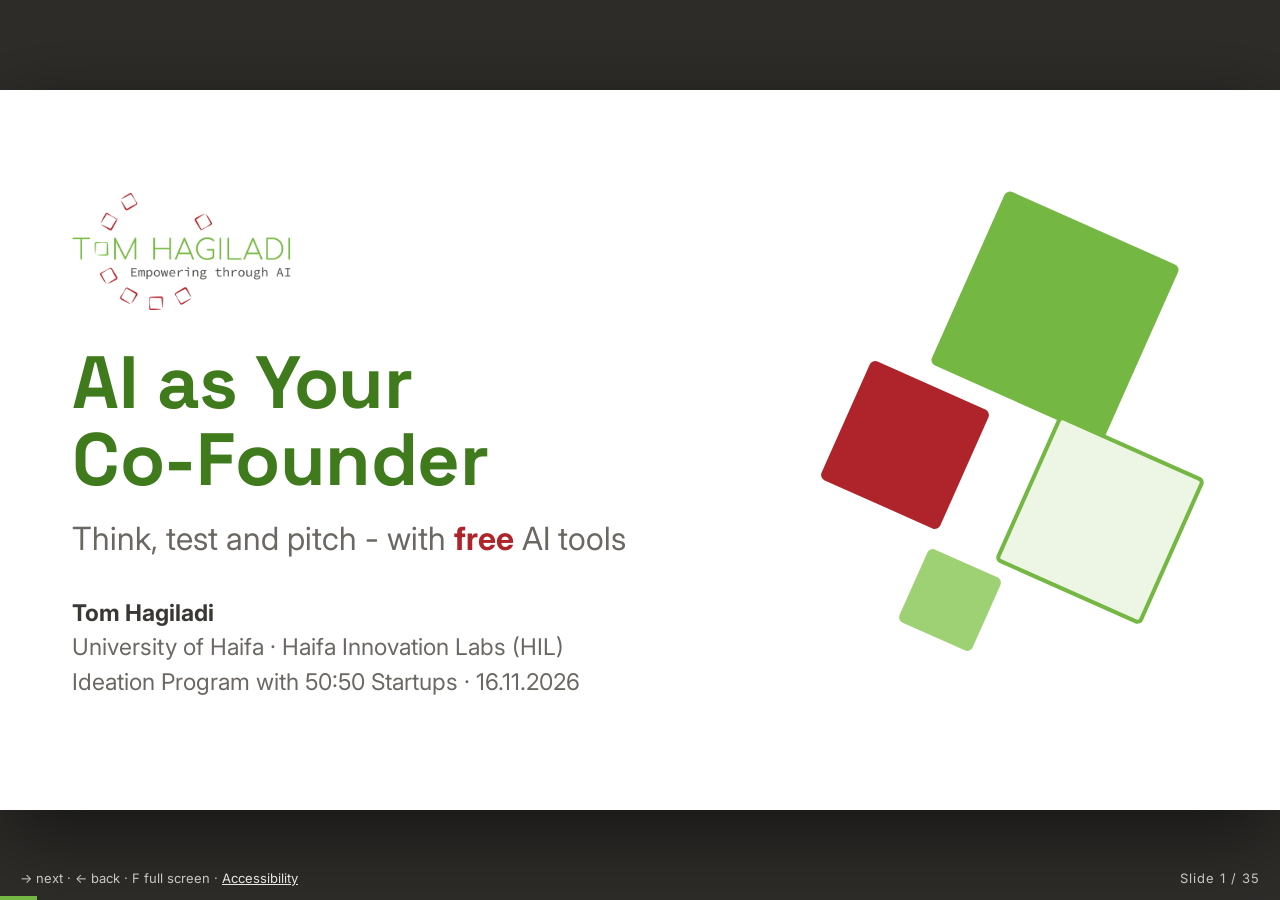
==== commit 5972bc17: "Round 2: Tom's corrections, accessible colours, Hebrew and Arabic practice guide - Slide 2: four log" ====
--- a/deck/index.html
+++ b/deck/index.html
@@ -10,7 +10,7 @@
 <style>
 /* ================= LOOK ================= */
 :root{
-  --g:#75B743; --gd:#4d8420; --gl:#9ED174; --gp:#EDF5E4; --gt:#F5FAF0;
+  --g:#75B743; --gd:#3f7a1c; --gdd:#2f5c14; --gl:#9ED174; --gp:#EDF5E4; --gt:#F5FAF0;
   --red:#AF242A; --ink:#3a3835; --muted:#6b6863; --line:#E2E7DB; --paper:#fff;
   --known:#3f7a1c; --assumed:#a35f00; --unknown:#AF242A; --purple:#6b3fa0;
 }
@@ -35,7 +35,7 @@
 ul.sq li:before{content:"";position:absolute;left:4px;top:15px;width:13px;height:13px;border:3px solid var(--g);transform:rotate(24deg);border-radius:2px}
 ol.steps{list-style:none;counter-reset:s}
 ol.steps li{counter-increment:s;position:relative;padding-left:64px;margin:14px 0;min-height:46px}
-ol.steps li:before{content:counter(s);position:absolute;left:0;top:0;width:46px;height:46px;border-radius:10px;background:var(--g);color:#fff;font-weight:800;font-size:25px;display:flex;align-items:center;justify-content:center;font-family:'Space Grotesk',sans-serif}
+ol.steps li:before{content:counter(s);position:absolute;left:0;top:0;width:46px;height:46px;border-radius:10px;background:var(--gd);color:#fff;font-weight:800;font-size:25px;display:flex;align-items:center;justify-content:center;font-family:'Space Grotesk',sans-serif}
 .cols{display:flex;gap:24px}
 .card{flex:1;background:#fff;border:2px solid var(--line);border-radius:14px;padding:22px 24px}
 .card h3{font-size:28px;margin-bottom:8px;color:var(--gd)}
@@ -50,8 +50,8 @@
 .note{background:#fbeeee;border-left:7px solid var(--red);border-radius:8px;padding:16px 22px;font-size:25px;line-height:1.4}
 .note.g{background:var(--gt);border-left-color:var(--g);color:var(--ink);font-weight:400}
 table{border-collapse:collapse;width:100%;font-size:22px}
-th{background:var(--g);color:#fff;font-weight:700;padding:11px 16px;text-align:left}
-th:first-child{background:var(--gd)}
+th{background:var(--gd);color:#fff;font-weight:700;padding:11px 16px;text-align:left}
+th:first-child{background:var(--gdd)}
 td{padding:11px 16px;border-bottom:1px solid var(--line);vertical-align:top;line-height:1.35}
 tbody tr:nth-child(even) td{background:var(--gt)}
 .qr-box{background:#fff;border:3px solid var(--g);border-radius:16px;padding:12px;display:flex;flex-direction:column;align-items:center;gap:6px}
@@ -60,11 +60,11 @@
 .big-num{font-family:'Space Grotesk',sans-serif;font-weight:700;color:var(--red);line-height:1}
 .flow{display:flex;align-items:stretch;gap:0}
 .flow .node{flex:1;border-radius:14px;padding:20px 20px;display:flex;flex-direction:column;justify-content:center;text-align:center}
-.flow .arrow{flex:0 0 54px;display:flex;align-items:center;justify-content:center;font-size:40px;color:var(--g);font-weight:800}
+.flow .arrow{flex:0 0 54px;display:flex;align-items:center;justify-content:center;font-size:40px;color:var(--gd);font-weight:800}
 .chip{display:inline-block;background:var(--gp);border:1.5px solid var(--g);color:var(--gd);border-radius:24px;padding:6px 16px;font-size:21px;font-weight:700;margin:4px 6px 4px 0}
 .chip.red{background:#fbeeee;border-color:var(--red);color:var(--red)}
 .bubble{max-width:78%;border-radius:18px;padding:12px 20px;font-size:22px;line-height:1.4;margin:8px 0}
-.bubble.me{background:var(--g);color:#fff;align-self:flex-end;border-bottom-right-radius:4px}
+.bubble.me{background:var(--gd);color:#fff;align-self:flex-end;border-bottom-right-radius:4px}
 .bubble.ai{background:#f1f1ef;color:var(--ink);align-self:flex-start;border-bottom-left-radius:4px}
 .bubble.coach{background:#fbeeee;color:var(--ink);align-self:flex-start;border-left:5px solid var(--red)}
 .browser{border:2px solid #cfd4c8;border-radius:12px;overflow:hidden;background:#fff;box-shadow:0 10px 30px rgba(0,0,0,.08)}
@@ -72,20 +72,40 @@
 .browser .bar i{width:11px;height:11px;border-radius:50%;background:#c9cdc3;display:block}
 .sq-art{position:absolute;pointer-events:none}
 .sq-art b{position:absolute;display:block;border-radius:6px;transform:rotate(24deg)}
-/* separators */
-.slide.sep{background:var(--gl)}
-.slide.sep h2,.slide.sep .kicker{color:#fff;-webkit-text-stroke:1px #1F1E1C;paint-order:stroke fill;text-shadow:0 1px 3px rgba(0,0,0,.3)}
-.slide.sep h2{font-size:64px}
+/* separators - dark green, white type: 7.9:1 */
+.slide.sep{background:var(--gdd);color:#fff}
+.slide.sep h2{color:#fff;font-size:64px}
+.slide.sep .kicker{color:#cfe8b5}
 .slide.sep .logo-card{position:absolute;top:40px;right:72px;background:#fff;border-radius:12px;padding:10px 16px}
 .slide.sep .logo-card img{width:160px;display:block}
 .agenda{display:flex;flex-direction:column;gap:12px;margin-top:6px}
-.agenda .it{display:flex;align-items:center;gap:20px;font-size:34px;color:rgba(255,255,255,.85);font-weight:500;-webkit-text-stroke:.6px #1F1E1C;paint-order:stroke fill}
-.agenda .it .t{font-size:20px;min-width:70px;font-weight:700;-webkit-text-stroke:0;color:#2c4a14}
+.agenda .it{display:flex;align-items:center;gap:20px;font-size:34px;color:#dcecc9;font-weight:500}
+.agenda .it .t{font-size:20px;min-width:70px;font-weight:700;color:#b9dc97}
 .agenda .it.act{color:#fff;font-weight:800;font-size:40px}
-.agenda .it.act:after{content:"";width:16px;height:16px;background:#fff;border:3px solid var(--red);transform:rotate(24deg);border-radius:2px;margin-left:6px}
+.agenda .it.act .t{color:#fff}
+.agenda .it.act:after{content:"";width:16px;height:16px;background:var(--gl);border:3px solid #fff;transform:rotate(24deg);border-radius:2px;margin-left:6px}
+/* about: logos row */
+.bio-row{display:flex;justify-content:space-between;align-items:flex-end;margin-top:auto;gap:12px}
+.bio-row figure{display:flex;flex-direction:column;align-items:center;gap:10px;text-align:center}
+.bio-row img{display:block;border-radius:10px;box-shadow:0 4px 16px rgba(0,0,0,.14)}
+.bio-row img.plain{box-shadow:none;border-radius:0}
+.bio-row figcaption{font-size:18px;line-height:1.3;font-weight:700}
+.bio-row figcaption .dim{font-weight:400}
+/* assumption map */
+.amap{display:grid;grid-template-columns:44px 1fr;grid-template-rows:1fr auto;width:600px;height:540px;gap:8px}
+.amap .ylab{grid-row:1;grid-column:1;display:flex;align-items:center;justify-content:center}
+.amap .ylab span{transform:rotate(-90deg);white-space:nowrap;font-size:19px;font-weight:700}
+.amap .quads{grid-row:1;grid-column:2;display:grid;grid-template-columns:1fr 1fr;grid-template-rows:1fr 1fr;gap:8px}
+.amap .q{border-radius:10px;padding:12px;display:flex;flex-direction:column;gap:8px;background:#f4f4f2}
+.amap .q>b{font-size:19px;color:var(--muted)}
+.amap .q1{background:var(--gt)} .amap .q1>b{color:var(--gd)}
+.amap .q2{background:#fbeeee;border:3px solid var(--red)} .amap .q2>b{color:var(--red);font-size:23px}
+.amap .nt{background:#fff;border:1.5px solid var(--line);border-radius:8px;padding:7px 10px;font-size:18px;line-height:1.3;box-shadow:0 2px 6px rgba(0,0,0,.08)}
+.amap .nt .tag{font-size:13px;padding:2px 7px;margin-right:6px;vertical-align:2px}
+.amap .xlab{grid-row:2;grid-column:2;display:flex;justify-content:space-between;font-size:19px;font-weight:700}
 /* break */
 .countdown{font-family:'Space Grotesk',sans-serif;font-size:150px;font-weight:700;color:var(--gd);line-height:1}
-.btn{font-family:'Inter',sans-serif;font-size:26px;font-weight:700;background:var(--g);color:#fff;border:0;border-radius:12px;padding:14px 34px;cursor:pointer}
+.btn{font-family:'Inter',sans-serif;font-size:26px;font-weight:700;background:var(--gd);color:#fff;border:0;border-radius:12px;padding:14px 34px;cursor:pointer}
 
 /* ================= MECHANICS ================= */
 *{box-sizing:border-box;margin:0;padding:0}
@@ -102,12 +122,15 @@
 .f{opacity:0;transform:translateY(9px);transition:opacity .3s ease,transform .3s ease}
 .f.vis{opacity:1;transform:none}
 #bar{position:fixed;bottom:0;left:0;height:4px;background:var(--g);transition:width .25s ease;z-index:9}
-#num{position:fixed;bottom:14px;right:20px;color:#8d8b86;font-size:13px;letter-spacing:1px;z-index:9}
-#help{position:fixed;bottom:14px;left:20px;color:#75736e;font-size:12px;z-index:9}
+#num{position:fixed;bottom:14px;right:20px;color:#c9c7c2;font-size:13px;letter-spacing:1px;z-index:9}
+#help{position:fixed;bottom:14px;left:20px;color:#c9c7c2;font-size:13px;z-index:9}
+#help a{color:#e8e6e1}
+button:focus-visible,a:focus-visible{outline:3px solid #f59e0b;outline-offset:3px}
+@media (prefers-reduced-motion:reduce){.f,#bar{transition:none}}
 </style>
 </head>
 <body>
-<div id="stage"><div id="deck">
+<main id="stage" aria-label="Slides"><div id="deck">
 
 <!-- 1 TITLE -->
 <section class="slide">
@@ -127,24 +150,18 @@
 
 <!-- 2 ABOUT -->
 <section class="slide">
-  <div class="split">
-    <div class="im" style="flex:.62"><img src="assets/tom.jpg" alt="" style="max-height:600px;border-radius:16px;object-fit:cover"></div>
-    <div class="tx">
-      <div class="kicker">Nice to meet you</div>
-      <h2>Tom Hagiladi</h2>
-      <ul class="sq">
-        <li class="f">20 years in education - including <b>founding and running a school</b></li>
-        <li class="f">The last 3 years: <span class="r">only AI</span> - with the Ministry of Education, universities and businesses</li>
-        <li class="f">Podcast host, community manager, co-author of a book on learning with AI</li>
-      </ul>
-      <div style="display:flex;align-items:flex-end;gap:20px;margin-top:22px">
-        <img src="assets/bio-podcast.png" alt="" style="height:110px;border-radius:10px">
-        <img src="assets/bio-book.png" alt="" style="height:150px;border-radius:6px">
-        <img src="assets/bio-community.png" alt="" style="height:96px;border-radius:8px">
-      </div>
-    </div>
-  </div>
-  <img src="assets/logo.png" class="mini-logo" alt="">
+  <div class="kicker">Nice to meet you</div>
+  <h2>Tom Hagiladi</h2>
+  <ul class="sq">
+    <li class="f" style="font-size:27px;margin:8px 0">20 years in education - including <b>founding and running a school</b></li>
+    <li class="f" style="font-size:27px;margin:8px 0">The last 4 years, since ChatGPT came out: <span class="r">only AI</span> - with the Ministry of Education, universities and businesses</li>
+  </ul>
+  <div class="bio-row">
+    <figure><img src="assets/bio-podcast.png" alt="Logo of the podcast Dibburei Bina" style="height:225px"><figcaption>Podcast host<br><span class="dim">"Dibburei Bina"</span></figcaption></figure>
+    <figure><img src="assets/bio-book.png" alt="Cover of the book Ahavat Lemida VeHedvat Gilui" style="height:290px"><figcaption>Co-author of a book<br><span class="dim">with Prof. Amnon Glassner</span></figcaption></figure>
+    <figure><img src="assets/bio-community.jpg" alt="The Facebook group AI in Education and Academia" style="height:240px"><figcaption>Runs a Facebook community<br><span class="dim">AI in Education and Academia</span></figcaption></figure>
+    <figure><img src="assets/bio-pisga.png" class="plain" alt="Logo of Pisga Tel Aviv-Yafo" style="height:160px"><figcaption>Pisga Tel Aviv-Yafo<br><span class="dim">teacher-development centre</span></figcaption></figure>
+  </div>
 </section>
 
 <!-- 3 POLL -->
@@ -152,35 +169,21 @@
   <div class="kicker">Hands up &middot; Zoom: answer in the chat</div>
   <h2>Quick poll</h2>
   <div class="grid g2" style="flex:1;margin-top:6px">
-    <div class="card tint f" style="display:flex;gap:20px;align-items:center"><div class="big-num" style="font-size:70px;color:var(--g)">1</div><p>Which AI do you use most?<br><span class="dim" style="font-size:22px">ChatGPT &middot; Gemini &middot; Claude &middot; other</span></p></div>
-    <div class="card tint f" style="display:flex;gap:20px;align-items:center"><div class="big-num" style="font-size:70px;color:var(--g)">2</div><p>Do you <b>pay</b> for one?</p></div>
-    <div class="card tint f" style="display:flex;gap:20px;align-items:center"><div class="big-num" style="font-size:70px;color:var(--g)">3</div><p>Have you ever run a <b>Deep Research</b>?</p></div>
-    <div class="card tint f" style="display:flex;gap:20px;align-items:center"><div class="big-num" style="font-size:70px;color:var(--g)">4</div><p>Have you used <b>NotebookLM</b><br><span class="dim" style="font-size:22px">now called Gemini Notebook?</span></p></div>
+    <div class="card tint f" style="display:flex;gap:20px;align-items:center"><div class="big-num" style="font-size:70px;color:var(--gd)">1</div><p>Which AI do you use most?<br><span class="dim" style="font-size:22px">ChatGPT &middot; Gemini &middot; Claude &middot; other</span></p></div>
+    <div class="card tint f" style="display:flex;gap:20px;align-items:center"><div class="big-num" style="font-size:70px;color:var(--gd)">2</div><p>Do you <b>pay</b> for one?</p></div>
+    <div class="card tint f" style="display:flex;gap:20px;align-items:center"><div class="big-num" style="font-size:70px;color:var(--gd)">3</div><p>Have you ever run a <b>Deep Research</b>?</p></div>
+    <div class="card tint f" style="display:flex;gap:20px;align-items:center"><div class="big-num" style="font-size:70px;color:var(--gd)">4</div><p>Have you used <b>NotebookLM</b><br><span class="dim" style="font-size:22px">now called Gemini Notebook?</span></p></div>
   </div>
   <img src="assets/logo.png" class="mini-logo" alt="">
 </section>
 
-<!-- 4 RULES -->
-<section class="slide">
-  <div class="kicker">Today</div>
-  <h2>Five rules for today</h2>
-  <div class="grid g5" style="flex:1;align-content:center">
-    <div class="card f" style="border-top:8px solid var(--red);text-align:center;padding:28px 16px"><div class="big-num" style="font-size:44px;margin-bottom:12px">01</div><p style="font-size:27px"><b>No code</b> today</p></div>
-    <div class="card f" style="border-top:8px solid var(--g);text-align:center;padding:28px 16px"><div class="big-num" style="font-size:44px;margin-bottom:12px;color:var(--gd)">02</div><p style="font-size:27px">The AI <b>interviews you</b> - not the other way round</p></div>
-    <div class="card f" style="border-top:8px solid var(--red);text-align:center;padding:28px 16px"><div class="big-num" style="font-size:44px;margin-bottom:12px">03</div><p style="font-size:27px">Nothing the AI says <b>counts as evidence</b></p></div>
-    <div class="card f" style="border-top:8px solid var(--g);text-align:center;padding:28px 16px"><div class="big-num" style="font-size:44px;margin-bottom:12px;color:var(--gd)">04</div><p style="font-size:27px"><b>Free</b> tools only</p></div>
-    <div class="card f" style="border-top:8px solid var(--g);text-align:center;padding:28px 16px"><div class="big-num" style="font-size:44px;margin-bottom:12px;color:var(--gd)">05</div><p style="font-size:27px">Answer in <b>any language</b><br><span class="dim" style="font-size:21px">English &middot; Arabic &middot; Hebrew</span></p></div>
-  </div>
-  <img src="assets/logo.png" class="mini-logo" alt="">
-</section>
-
-<!-- 5 SEPARATOR: PART 1 -->
+<!-- 4 SEPARATOR: PART 1 -->
 <section class="slide sep">
   <div class="logo-card"><img src="assets/logo.png" alt=""></div>
   <div class="sq-art" style="right:80px;bottom:60px;width:380px;height:330px" aria-hidden="true">
-    <b style="left:150px;top:20px;width:170px;height:170px;background:#fff"></b>
-    <b style="left:40px;top:150px;width:120px;height:120px;background:var(--red)"></b>
-    <b style="left:230px;top:200px;width:110px;height:110px;background:var(--gd)"></b>
+    <b style="left:150px;top:20px;width:170px;height:170px;background:var(--gl)"></b>
+    <b style="left:40px;top:150px;width:120px;height:120px;background:var(--red);border:5px solid #fff"></b>
+    <b style="left:230px;top:200px;width:110px;height:110px;background:#fff"></b>
   </div>
   <div class="fill">
     <div class="kicker">Part 1</div>
@@ -195,7 +198,7 @@
   </div>
 </section>
 
-<!-- 6 FLATTERER -->
+<!-- 5 FLATTERER -->
 <section class="slide">
   <h2>Your chatbot is a <span class="r">flatterer</span></h2>
   <div class="split" style="align-items:center">
@@ -214,7 +217,7 @@
   <div class="src">Cheng et al., Science, March 2026 &middot; Steve Blank, Poets&amp;Quants, 21.9.2026</div>
 </section>
 
-<!-- 7 THREE FIXES -->
+<!-- 6 THREE FIXES -->
 <section class="slide">
   <h2>Three fixes that were <span class="g">tested</span></h2>
   <table style="font-size:26px">
@@ -229,7 +232,7 @@
   <div class="src">UK AI Security Institute, "Ask, don't tell", 2026 &middot; SYCON-Bench, EMNLP 2025</div>
 </section>
 
-<!-- 8 MODEL VS SEARCH -->
+<!-- 7 MODEL VS SEARCH -->
 <section class="slide">
   <h2>Language model <span class="dim">or</span> search tool?</h2>
   <div class="cols" style="flex:1;align-items:stretch">
@@ -247,7 +250,7 @@
   <div class="note f" style="margin-top:22px">Any number a chat gives you is <span class="tag a">ASSUMED</span> - until you open the source.</div>
 </section>
 
-<!-- 9 FRAMEWORK AS CONTEXT -->
+<!-- 8 FRAMEWORK AS CONTEXT -->
 <section class="slide">
   <div class="kicker">The big idea of today</div>
   <h2>A framework is a list of the <span class="r">right questions</span></h2>
@@ -256,14 +259,14 @@
     <div class="arrow f">+</div>
     <div class="node f" style="background:#fff;border:2px solid var(--line)"><h3 style="font-size:28px">You</h3><p style="font-size:21px;margin-top:6px">what you know - and don't</p></div>
     <div class="arrow f">&rarr;</div>
-    <div class="node f" style="background:var(--g);color:#fff"><h3 style="font-size:28px;color:#fff">AI chat</h3><p style="font-size:21px;margin-top:6px">asks one question at a time</p></div>
+    <div class="node f" style="background:var(--gd);color:#fff"><h3 style="font-size:28px;color:#fff">AI chat</h3><p style="font-size:21px;margin-top:6px">asks one question at a time</p></div>
     <div class="arrow f">&rarr;</div>
     <div class="node f" style="background:#fff;border:2px solid var(--ink)"><h3 style="font-size:28px">Your table</h3><p style="margin-top:8px"><span class="tag k">KNOWN</span><br><span class="tag a" style="margin-top:6px">ASSUMED</span><br><span class="tag u" style="margin-top:6px">UNKNOWN</span></p></div>
   </div>
   <p class="lead f" style="text-align:center">It pulls out what you know - and <b>marks what you don't</b>.</p>
 </section>
 
-<!-- 10 ASK TAG TEST -->
+<!-- 9 ASK TAG TEST -->
 <section class="slide">
   <h2>Ask &middot; Tag &middot; Test</h2>
   <div class="grid g3" style="margin-bottom:20px">
@@ -282,7 +285,7 @@
   <p class="f" style="margin-top:16px;font-size:25px">At the end: your <span class="r">3 riskiest assumptions</span> - and the cheapest test for each, this week.</p>
 </section>
 
-<!-- 11 TOOLBOX -->
+<!-- 10 TOOLBOX -->
 <section class="slide">
   <div class="tagrow"><span class="pill">Practice</span></div>
   <h2>Which framework for which question?</h2>
@@ -297,7 +300,7 @@
   <p class="dim f" style="font-size:20px;margin-top:10px">Each one is ready to copy on the practice guide.</p>
 </section>
 
-<!-- 12 MASTER PROMPT -->
+<!-- 11 MASTER PROMPT -->
 <section class="slide">
   <h2>The prompt that runs it all</h2>
   <div class="prompt" style="flex:1;display:flex;flex-direction:column;justify-content:center">
@@ -312,7 +315,7 @@
   <p class="dim" style="font-size:20px;margin-top:12px">Short version. The full prompt is on the practice guide - edit it, copy it, paste it.</p>
 </section>
 
-<!-- 13 PRACTICE 1 -->
+<!-- 12 PRACTICE 1 -->
 <section class="slide">
   <div class="tagrow"><span class="pill">Practice &middot; 30 min</span></div>
   <h2>Practice 1 &middot; Let the AI interview you</h2>
@@ -330,13 +333,13 @@
   </div>
 </section>
 
-<!-- 14 SEPARATOR: PART 2 -->
+<!-- 13 SEPARATOR: PART 2 -->
 <section class="slide sep">
   <div class="logo-card"><img src="assets/logo.png" alt=""></div>
   <div class="sq-art" style="right:80px;bottom:60px;width:380px;height:330px" aria-hidden="true">
-    <b style="left:150px;top:20px;width:170px;height:170px;background:#fff"></b>
-    <b style="left:40px;top:150px;width:120px;height:120px;background:var(--red)"></b>
-    <b style="left:230px;top:200px;width:110px;height:110px;background:var(--gd)"></b>
+    <b style="left:150px;top:20px;width:170px;height:170px;background:var(--gl)"></b>
+    <b style="left:40px;top:150px;width:120px;height:120px;background:var(--red);border:5px solid #fff"></b>
+    <b style="left:230px;top:200px;width:110px;height:110px;background:#fff"></b>
   </div>
   <div class="fill">
     <div class="kicker">Part 2</div>
@@ -351,7 +354,7 @@
   </div>
 </section>
 
-<!-- 15 DEEP RESEARCH -->
+<!-- 14 DEEP RESEARCH -->
 <section class="slide">
   <div class="tagrow"><span class="pill cond">If you don't know it yet</span></div>
   <h2>Deep Research</h2>
@@ -361,7 +364,7 @@
       <table class="f" style="margin-top:20px;font-size:22px">
         <thead><tr><th>Free plan</th><th>Deep Research</th></tr></thead>
         <tbody>
-          <tr><td><b>Gemini</b></td><td><span class="g">Yes - use it today</span></td></tr>
+          <tr><td><b>Gemini</b></td><td><span class="g">Yes</span> - but one report uses a big part of the free limit</td></tr>
           <tr><td>ChatGPT</td><td>Limited</td></tr>
           <tr><td>Perplexity</td><td>1 a month</td></tr>
           <tr><td>Claude</td><td class="dim">Paid plans only</td></tr>
@@ -379,13 +382,13 @@
           <p style="font-size:18px;margin-top:12px"><span class="chip" style="font-size:15px">[1]</span><span class="chip" style="font-size:15px">[2]</span><span class="chip" style="font-size:15px">[3]</span><span class="chip" style="font-size:15px">[27]</span></p>
         </div>
       </div>
-      <div class="note f" style="font-size:23px;width:100%">Open <b>3 of its sources</b>. Check <b>every number</b>.</div>
-    </div>
-  </div>
-  <div class="src">Free-plan limits as listed by each vendor, 15.11.2026. Vendors don't publish exact quotas.</div>
-</section>
-
-<!-- 16 GEMINI NOTEBOOK -->
+      <div class="note f" style="font-size:23px;width:100%">Run <b>one</b>. Open <b>3 of its sources</b>. Check <b>every number</b>.</div>
+    </div>
+  </div>
+  <div class="src">Google: Deep Research "may be unavailable during periods of high demand"; free Gemini runs on Flash-Lite since 9.10.2026. Limits checked 15.11.2026 - vendors don't publish exact quotas.</div>
+</section>
+
+<!-- 15 GEMINI NOTEBOOK -->
 <section class="slide">
   <div class="tagrow"><span class="pill cond">If you don't know it yet</span></div>
   <h2>Gemini Notebook <span class="dim" style="font-size:30px">(formerly NotebookLM)</span></h2>
@@ -395,7 +398,7 @@
       <ul class="sq" style="margin-top:4px"><li style="font-size:22px;margin:6px 0">Interview notes</li><li style="font-size:22px;margin:6px 0">Competitor websites</li><li style="font-size:22px;margin:6px 0">Papers and reports</li><li style="font-size:22px;margin:6px 0">YouTube videos</li></ul>
     </div>
     <div class="arrow">&rarr;</div>
-    <div class="node" style="background:var(--g);color:#fff;flex:.8"><h3 style="font-size:30px;color:#fff">One notebook<br>per market</h3></div>
+    <div class="node" style="background:var(--gd);color:#fff;flex:.8"><h3 style="font-size:30px;color:#fff">One notebook<br>per market</h3></div>
     <div class="arrow f">&rarr;</div>
     <div class="node f" style="background:#fff;border:2px solid var(--line);text-align:left">
       <ul class="sq"><li style="font-size:22px;margin:6px 0">Answers <b>with citations</b></li><li style="font-size:22px;margin:6px 0">Mind map</li><li style="font-size:22px;margin:6px 0">Report</li><li style="font-size:22px;margin:6px 0">Audio overview - <b>also in Arabic</b></li></ul>
@@ -404,7 +407,7 @@
   <p class="lead f">It answers from <b>your</b> sources - not from the whole internet.</p>
 </section>
 
-<!-- 17 QUICK CHECKS -->
+<!-- 16 QUICK CHECKS -->
 <section class="slide">
   <h2>Quick checks, <span class="g">with sources</span></h2>
   <div class="cols" style="flex:1;align-items:stretch">
@@ -422,7 +425,7 @@
   </div>
 </section>
 
-<!-- 18 PATENTS -->
+<!-- 17 PATENTS -->
 <section class="slide">
   <div class="tagrow"><span class="pill">Practice</span></div>
   <h2>Patents: has someone <span class="r">already</span> done it?</h2>
@@ -430,21 +433,22 @@
     <div class="tx">
       <ol class="steps">
         <li class="f" style="font-size:25px">Describe the idea in 3 sentences - <b>without the secret part</b></li>
-        <li class="f" style="font-size:25px">Ask a chat for keywords, synonyms, patent classes (CPC) and search strings</li>
-        <li class="f" style="font-size:25px">Search <b>PQAI</b> + <b>Google Patents</b></li>
-        <li class="f" style="font-size:25px">Open the 3 closest: abstract, claim 1, one drawing</li>
+        <li class="f" style="font-size:25px">Let a chat <b>interview you</b> about it - one question at a time</li>
+        <li class="f" style="font-size:25px">Ask it to learn how each tool searches best - and <b>write a query for each</b></li>
+        <li class="f" style="font-size:25px">Run them. Open the 3 closest: abstract, claim 1, one drawing</li>
         <li class="f" style="font-size:25px">Back to the chat: <b>"What is different in my idea?"</b></li>
       </ol>
     </div>
     <div class="im" style="flex:.62;flex-direction:column;gap:14px;align-items:stretch;justify-content:center">
-      <div class="card tint" style="padding:16px 20px"><h3 style="font-size:25px">PQAI</h3><p style="font-size:19px">free AI search &middot; doesn't log your searches</p></div>
-      <div class="card tint" style="padding:16px 20px"><h3 style="font-size:25px">Google Patents</h3><p style="font-size:19px">free &middot; patents from many countries, translated</p></div>
-      <div class="card" style="padding:16px 20px"><h3 style="font-size:25px">Perplexity Patents</h3><p style="font-size:19px">ask in plain words &middot; free during beta</p></div>
-    </div>
-  </div>
-</section>
-
-<!-- 19 PATENT WARNINGS -->
+      <p class="dim" style="font-size:21px;margin-bottom:-4px">Each tool wants a different query:</p>
+      <div class="card tint" style="padding:18px 22px;display:flex;flex-direction:column;justify-content:center"><h3 style="font-size:28px">PQAI</h3><p style="font-size:22px">free AI search &middot; reads a plain technical description</p></div>
+      <div class="card tint" style="padding:18px 22px;display:flex;flex-direction:column;justify-content:center"><h3 style="font-size:28px">Google Patents</h3><p style="font-size:22px">free &middot; keywords, synonyms, classes</p></div>
+      <div class="card" style="padding:18px 22px;display:flex;flex-direction:column;justify-content:center"><h3 style="font-size:28px">Perplexity Patents</h3><p style="font-size:22px">a question in plain words &middot; free during beta</p></div>
+    </div>
+  </div>
+</section>
+
+<!-- 18 PATENT WARNINGS -->
 <section class="slide">
   <h2>Patents: what to know</h2>
   <div class="grid g2">
@@ -459,7 +463,7 @@
   </div>
 </section>
 
-<!-- 20 BREAK -->
+<!-- 19 BREAK -->
 <section class="slide mid">
   <img src="assets/logo.png" alt="" style="width:200px;margin-bottom:24px">
   <h2 style="font-size:60px">Break &middot; 15 minutes</h2>
@@ -468,13 +472,13 @@
   <button class="btn" id="cdbtn" type="button">Start the timer</button>
 </section>
 
-<!-- 21 SEPARATOR: PART 3 -->
+<!-- 20 SEPARATOR: PART 3 -->
 <section class="slide sep">
   <div class="logo-card"><img src="assets/logo.png" alt=""></div>
   <div class="sq-art" style="right:80px;bottom:60px;width:380px;height:330px" aria-hidden="true">
-    <b style="left:150px;top:20px;width:170px;height:170px;background:#fff"></b>
-    <b style="left:40px;top:150px;width:120px;height:120px;background:var(--red)"></b>
-    <b style="left:230px;top:200px;width:110px;height:110px;background:var(--gd)"></b>
+    <b style="left:150px;top:20px;width:170px;height:170px;background:var(--gl)"></b>
+    <b style="left:40px;top:150px;width:120px;height:120px;background:var(--red);border:5px solid #fff"></b>
+    <b style="left:230px;top:200px;width:110px;height:110px;background:#fff"></b>
   </div>
   <div class="fill">
     <div class="kicker">Part 3</div>
@@ -489,18 +493,18 @@
   </div>
 </section>
 
-<!-- 22 DON'T BUILD -->
+<!-- 21 DON'T BUILD -->
 <section class="slide">
   <h2>Don't build. <span class="r">Test.</span></h2>
   <div style="flex:1;display:flex;flex-direction:column;justify-content:center;gap:26px">
-    <div class="flow f" style="opacity:.75">
-      <div class="node" style="background:#f1f1ef"><p><b>Build</b></p></div><div class="arrow" style="color:#aaa">&rarr;</div>
-      <div class="node" style="background:#f1f1ef"><p>weeks of code</p></div><div class="arrow" style="color:#aaa">&rarr;</div>
-      <div class="node" style="background:#f1f1ef"><p>an MVP</p></div><div class="arrow" style="color:#aaa">&rarr;</div>
-      <div class="node" style="background:#f1f1ef"><p>"nobody wants it"</p></div>
-    </div>
     <div class="flow f">
-      <div class="node" style="background:var(--g);color:#fff"><p><b>Test</b></p></div><div class="arrow">&rarr;</div>
+      <div class="node" style="background:#f1f1ef;color:#4a4845"><p><b>Build</b></p></div><div class="arrow" style="color:#6b6863">&rarr;</div>
+      <div class="node" style="background:#f1f1ef;color:#4a4845"><p>weeks of code</p></div><div class="arrow" style="color:#6b6863">&rarr;</div>
+      <div class="node" style="background:#f1f1ef;color:#4a4845"><p>an MVP</p></div><div class="arrow" style="color:#6b6863">&rarr;</div>
+      <div class="node" style="background:#f1f1ef;color:#4a4845"><p>"nobody wants it"</p></div>
+    </div>
+    <div class="flow f">
+      <div class="node" style="background:var(--gd);color:#fff"><p><b>Test</b></p></div><div class="arrow">&rarr;</div>
       <div class="node" style="background:var(--gt);border:2px solid var(--g)"><p>this week, no code</p></div><div class="arrow">&rarr;</div>
       <div class="node" style="background:var(--gt);border:2px solid var(--g)"><p>the riskiest assumption</p></div><div class="arrow">&rarr;</div>
       <div class="node" style="background:var(--gt);border:2px solid var(--g)"><p><b>learn</b></p></div>
@@ -510,37 +514,33 @@
   <div class="src">Rik Higham, "The MVP is dead. Long live the RAT.", 2016</div>
 </section>
 
-<!-- 23 ASSUMPTION MAP -->
+<!-- 22 ASSUMPTION MAP -->
 <section class="slide">
   <h2>The assumption map</h2>
   <div class="split" style="align-items:stretch">
-    <div class="tx" style="flex:.8;display:flex;flex-direction:column;justify-content:center">
-      <p>Take your table from practice 1.</p>
-      <p style="margin-top:12px">Place every <span class="tag a">ASSUMED</span> and <span class="tag u">UNKNOWN</span> on two axes:</p>
-      <p style="margin-top:12px"><b>How important?</b><br><b>How much evidence?</b></p>
-      <p class="f" style="margin-top:18px;font-size:30px">Test first: <span class="r">important + no evidence</span>.</p>
-    </div>
-    <div class="im" style="flex:1;position:relative">
-      <div style="position:relative;width:560px;height:520px">
-        <div style="position:absolute;left:60px;top:0;width:500px;height:470px;display:grid;grid-template-columns:1fr 1fr;grid-template-rows:1fr 1fr;gap:8px">
-          <div style="background:var(--gt);border-radius:10px;padding:14px;font-size:20px;color:var(--gd);font-weight:700">Keep an eye on it</div>
-          <div style="background:#fbeeee;border:3px solid var(--red);border-radius:10px;padding:14px;font-size:24px;color:var(--red);font-weight:800">TEST FIRST</div>
-          <div style="background:#f4f4f2;border-radius:10px;padding:14px;font-size:20px;color:var(--muted);font-weight:700">Not now</div>
-          <div style="background:#f4f4f2;border-radius:10px;padding:14px;font-size:20px;color:var(--muted);font-weight:700">Later</div>
+    <div class="im" style="flex:1;order:2">
+      <div class="amap">
+        <div class="ylab"><span>More important &uarr;</span></div>
+        <div class="quads">
+          <div class="q q1"><b>Build on it</b><div class="nt f"><span class="tag k">KNOWN</span>Cafeterias throw away food every evening</div></div>
+          <div class="q q2"><b>TEST FIRST</b><div class="nt f"><span class="tag a">ASSUMED</span>Students would buy it at half price</div><div class="nt f"><span class="tag u">UNKNOWN</span>Cafeterias pay us a 10% fee</div></div>
+          <div class="q q3"><b>Fine for now</b></div>
+          <div class="q q4"><b>Later</b><div class="nt f"><span class="tag a">ASSUMED</span>Students want a dark mode</div></div>
         </div>
-        <div style="position:absolute;left:0;top:0;height:470px;width:50px;display:flex;align-items:center;justify-content:center"><span style="transform:rotate(-90deg);white-space:nowrap;font-size:19px;font-weight:700;color:var(--ink)">Important &uarr;</span></div>
-        <div style="position:absolute;left:60px;top:482px;width:500px;display:flex;justify-content:space-between;font-size:19px;font-weight:700"><span>Have evidence</span><span>No evidence &rarr;</span></div>
-        <span class="f" style="position:absolute;left:400px;top:70px;width:26px;height:26px;border-radius:50%;background:var(--assumed);box-shadow:0 0 0 4px #fff"></span>
-        <span class="f" style="position:absolute;left:470px;top:150px;width:26px;height:26px;border-radius:50%;background:var(--unknown);box-shadow:0 0 0 4px #fff"></span>
-        <span class="f" style="position:absolute;left:170px;top:120px;width:26px;height:26px;border-radius:50%;background:var(--known);box-shadow:0 0 0 4px #fff"></span>
-        <span class="f" style="position:absolute;left:430px;top:340px;width:26px;height:26px;border-radius:50%;background:var(--assumed);box-shadow:0 0 0 4px #fff"></span>
+        <div class="xlab"><span>Have evidence</span><span>No evidence &rarr;</span></div>
       </div>
     </div>
-  </div>
-  <div class="src">David J. Bland &amp; Alexander Osterwalder, "Testing Business Ideas"</div>
-</section>
-
-<!-- 24 TEST CARD -->
+    <div class="tx" style="flex:.85;display:flex;flex-direction:column;justify-content:center;order:1">
+      <p>Put every line of your table from practice 1 on two axes:</p>
+      <p style="margin-top:16px"><b>&uarr; How important?</b><br><span class="dim" style="font-size:24px">If it's wrong, does the idea die?</span></p>
+      <p style="margin-top:12px"><b>&rarr; How much evidence?</b><br><span class="dim" style="font-size:24px">Who, when, how many?</span></p>
+      <p class="f" style="margin-top:20px;font-size:30px">Test first: <span class="r">important + no evidence</span>.</p>
+    </div>
+  </div>
+  <div class="src">Assumption mapping - David J. Bland &amp; Alexander Osterwalder, "Testing Business Ideas"</div>
+</section>
+
+<!-- 23 TEST CARD -->
 <section class="slide">
   <h2>The test card</h2>
   <div class="split" style="align-items:center">
@@ -559,7 +559,7 @@
   <div class="src">Test Card - Strategyzer &middot; "At least X% of Y will Z" - Alberto Savoia, "The Right It"</div>
 </section>
 
-<!-- 25 NO-CODE TESTS -->
+<!-- 24 NO-CODE TESTS -->
 <section class="slide">
   <h2>Tests <span class="r">without code</span></h2>
   <div class="grid g4" style="margin-bottom:18px;flex:1">
@@ -572,7 +572,7 @@
   <div class="src">Pretotyping techniques - Alberto Savoia</div>
 </section>
 
-<!-- 26 MOM TEST -->
+<!-- 25 MOM TEST -->
 <section class="slide">
   <h2>The Mom Test</h2>
   <p style="font-size:25px;margin-bottom:14px">Talk about <b>their life</b>, not your idea. Ask about <b>the last time</b> - not about the future.</p>
@@ -588,7 +588,7 @@
   <div class="src">Rob Fitzpatrick, "The Mom Test"</div>
 </section>
 
-<!-- 27 AI CUSTOMER -->
+<!-- 26 AI CUSTOMER -->
 <section class="slide">
   <div class="tagrow"><span class="pill" style="background:var(--ink)">Rehearsal only</span></div>
   <h2>Rehearse with an AI customer</h2>
@@ -608,7 +608,7 @@
   <div class="src">Nielsen Norman Group, "Synthetic Users", 2024 &middot; Steve Blank, 2026</div>
 </section>
 
-<!-- 28 PRACTICE 2 -->
+<!-- 27 PRACTICE 2 -->
 <section class="slide">
   <div class="tagrow"><span class="pill">Practice &middot; 20 min</span></div>
   <h2>Practice 2 &middot; Design your test</h2>
@@ -625,13 +625,13 @@
   </div>
 </section>
 
-<!-- 29 SEPARATOR: PART 4 -->
+<!-- 28 SEPARATOR: PART 4 -->
 <section class="slide sep">
   <div class="logo-card"><img src="assets/logo.png" alt=""></div>
   <div class="sq-art" style="right:80px;bottom:60px;width:380px;height:330px" aria-hidden="true">
-    <b style="left:150px;top:20px;width:170px;height:170px;background:#fff"></b>
-    <b style="left:40px;top:150px;width:120px;height:120px;background:var(--red)"></b>
-    <b style="left:230px;top:200px;width:110px;height:110px;background:var(--gd)"></b>
+    <b style="left:150px;top:20px;width:170px;height:170px;background:var(--gl)"></b>
+    <b style="left:40px;top:150px;width:120px;height:120px;background:var(--red);border:5px solid #fff"></b>
+    <b style="left:230px;top:200px;width:110px;height:110px;background:#fff"></b>
   </div>
   <div class="fill">
     <div class="kicker">Part 4</div>
@@ -646,7 +646,7 @@
   </div>
 </section>
 
-<!-- 30 PITCH DECK IN A CHAT -->
+<!-- 29 PITCH DECK IN A CHAT -->
 <section class="slide">
   <div class="tagrow"><span class="pill">Practice</span></div>
   <h2>A pitch deck, <span class="g">built in a chat</span></h2>
@@ -672,7 +672,7 @@
   <div class="src">Outline based on Sequoia Capital, "Writing a Business Plan"</div>
 </section>
 
-<!-- 31 ONLINE PRESENCE -->
+<!-- 30 ONLINE PRESENCE -->
 <section class="slide">
   <div class="tagrow"><span class="pill demo">Live demo</span></div>
   <h2>Online presence - how I do it</h2>
@@ -689,7 +689,7 @@
   </div>
 </section>
 
-<!-- 32 PARTNERS -->
+<!-- 31 PARTNERS -->
 <section class="slide">
   <h2>Finding partners</h2>
   <div class="split" style="align-items:center">
@@ -708,7 +708,7 @@
   <div class="src">Effectuation principles - Saras Sarasvathy &middot; Free LinkedIn caps searches and personal notes each month - write the first message well.</div>
 </section>
 
-<!-- 33 PRACTICE 3 -->
+<!-- 32 PRACTICE 3 -->
 <section class="slide">
   <div class="tagrow"><span class="pill">Practice &middot; 10 min</span></div>
   <h2>Practice 3 &middot; Pick one</h2>
@@ -724,7 +724,7 @@
   </div>
 </section>
 
-<!-- 34 PRE-MORTEM -->
+<!-- 33 PRE-MORTEM -->
 <section class="slide">
   <div class="kicker">Your next week</div>
   <h2>Pre-mortem</h2>
@@ -740,28 +740,28 @@
   <div class="src">Gary Klein, "Performing a Project Premortem", Harvard Business Review, 2007</div>
 </section>
 
-<!-- 35 YOUR NEXT WEEK -->
+<!-- 34 YOUR NEXT WEEK -->
 <section class="slide mid">
   <p style="font-size:62px;line-height:1.2;font-weight:700;font-family:'Space Grotesk',sans-serif">One assumption &middot; <span class="g">one test</span> &middot; <span class="r">one number</span></p>
   <div class="prompt f" style="margin-top:40px;font-size:28px;text-align:left;max-width:960px">Post in the Zoom chat - everyone, in the room too:<br><b>"Our riskiest assumption is ... We'll test it by ... We're right if ..."</b></div>
 </section>
 
-<!-- 36 THANK YOU -->
+<!-- 35 THANK YOU -->
 <section class="slide">
   <div class="split" style="align-items:center">
     <div class="tx" style="text-align:center">
       <img src="assets/logo.png" alt="" style="width:360px;margin-bottom:26px">
       <h2 style="font-size:64px">Thank you</h2>
       <p class="lead">Tom Hagiladi</p>
-      <p class="dim" style="font-size:22px;margin-top:20px">The practice guide stays with you</p>
+      <p class="dim" style="font-size:22px;margin-top:20px">The practice guide stays with you<br>in English, Hebrew and Arabic</p>
     </div>
     <div class="im"><div class="qr-box" style="padding:20px"><img src="assets/qr.svg" alt="QR code to the practice guide" style="width:400px;height:400px"><span style="font-size:20px">tomhagiladi.github.io/haifa-founders-16-11-26</span></div></div>
   </div>
 </section>
 
-</div></div>
-<div id="bar"></div><div id="num"></div>
-<div id="help">&rarr; next &middot; &larr; back &middot; F full screen</div>
+</div></main>
+<div id="bar" aria-hidden="true"></div><div id="num" aria-live="polite"></div>
+<div id="help">&rarr; next &middot; &larr; back &middot; F full screen &middot; <a href="../index.html#a11y">Accessibility</a></div>
 
 <script>
 (function(){
@@ -773,7 +773,7 @@
     slides.forEach((s,i)=>s.classList.toggle('on', i===si));
     frags().forEach((f,i)=>f.classList.toggle('vis', i<fi));
     bar.style.width=((si+1)/slides.length*100)+'%';
-    num.textContent=(si+1)+' / '+slides.length;
+    num.textContent='Slide '+(si+1)+' / '+slides.length;
     lockHash=true; location.hash=(si+1); setTimeout(()=>{lockHash=false;},0);
   }
   function next(){ if(fi<frags().length){ fi++; } else if(si<slides.length-1){ si++; fi=0; } render(); }
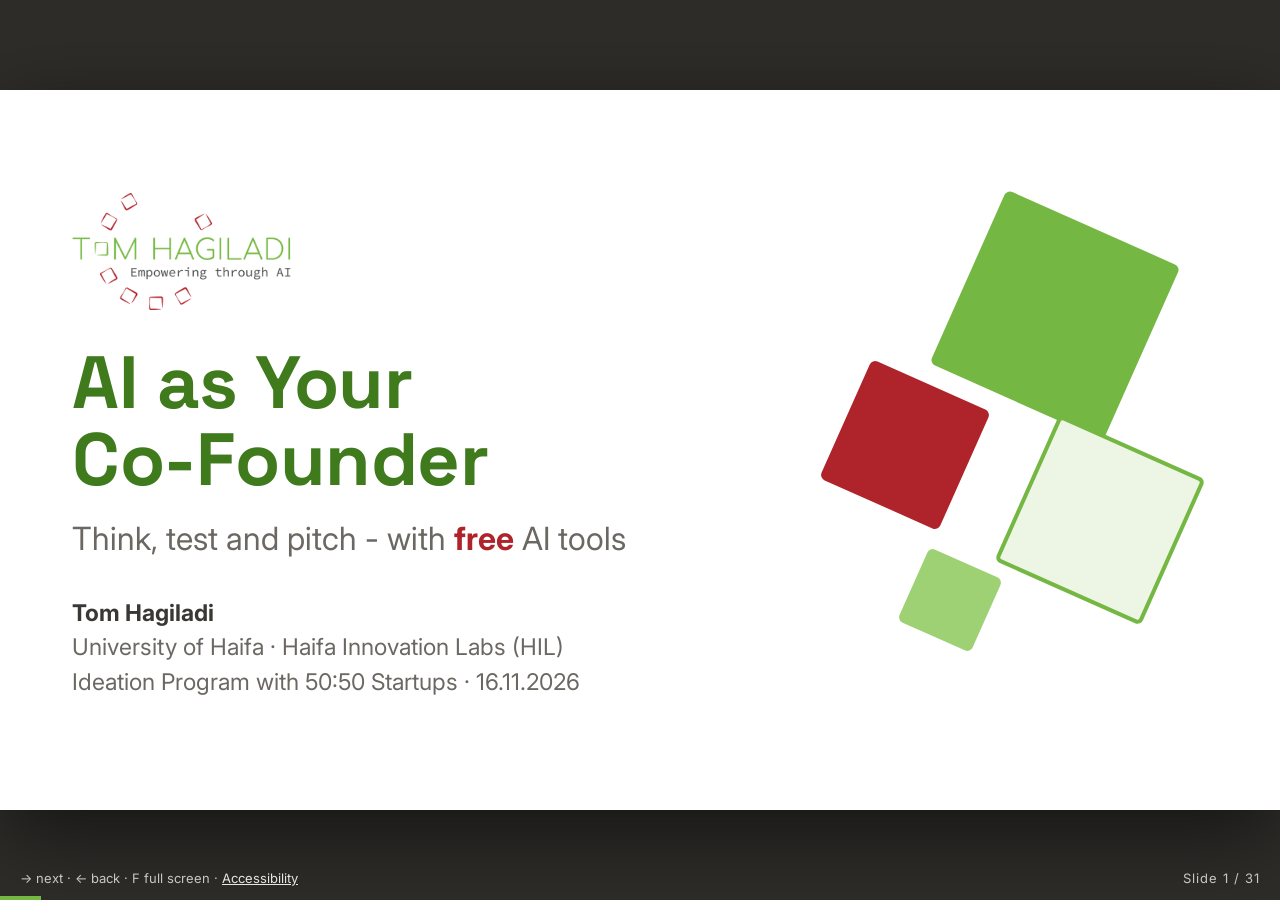
==== commit b3840a39: "Round 3: Tom's corrections - 31 slides, explain panels, no Deep Research in class Deck: Blank quote," ====
--- a/deck/index.html
+++ b/deck/index.html
@@ -48,6 +48,8 @@
 .prompt{font-family:'Inter',sans-serif;background:var(--gt);border:1.5px solid var(--line);border-left:8px solid var(--g);border-radius:10px;padding:18px 26px;font-size:24px;line-height:1.5}
 .prompt .ln{display:block}
 .note{background:#fbeeee;border-left:7px solid var(--red);border-radius:8px;padding:16px 22px;font-size:25px;line-height:1.4}
+.lt{display:flex;flex-direction:column}
+.lrn{font-size:20px;line-height:1.35;margin-top:auto;padding-top:10px;border-top:3px solid var(--g)}
 .note.g{background:var(--gt);border-left-color:var(--g);color:var(--ink);font-weight:400}
 table{border-collapse:collapse;width:100%;font-size:22px}
 th{background:var(--gd);color:#fff;font-weight:700;padding:11px 16px;text-align:left}
@@ -91,18 +93,6 @@
 .bio-row img.plain{box-shadow:none;border-radius:0}
 .bio-row figcaption{font-size:18px;line-height:1.3;font-weight:700}
 .bio-row figcaption .dim{font-weight:400}
-/* assumption map */
-.amap{display:grid;grid-template-columns:44px 1fr;grid-template-rows:1fr auto;width:600px;height:540px;gap:8px}
-.amap .ylab{grid-row:1;grid-column:1;display:flex;align-items:center;justify-content:center}
-.amap .ylab span{transform:rotate(-90deg);white-space:nowrap;font-size:19px;font-weight:700}
-.amap .quads{grid-row:1;grid-column:2;display:grid;grid-template-columns:1fr 1fr;grid-template-rows:1fr 1fr;gap:8px}
-.amap .q{border-radius:10px;padding:12px;display:flex;flex-direction:column;gap:8px;background:#f4f4f2}
-.amap .q>b{font-size:19px;color:var(--muted)}
-.amap .q1{background:var(--gt)} .amap .q1>b{color:var(--gd)}
-.amap .q2{background:#fbeeee;border:3px solid var(--red)} .amap .q2>b{color:var(--red);font-size:23px}
-.amap .nt{background:#fff;border:1.5px solid var(--line);border-radius:8px;padding:7px 10px;font-size:18px;line-height:1.3;box-shadow:0 2px 6px rgba(0,0,0,.08)}
-.amap .nt .tag{font-size:13px;padding:2px 7px;margin-right:6px;vertical-align:2px}
-.amap .xlab{grid-row:2;grid-column:2;display:flex;justify-content:space-between;font-size:19px;font-weight:700}
 /* break */
 .countdown{font-family:'Space Grotesk',sans-serif;font-size:150px;font-weight:700;color:var(--gd);line-height:1}
 .btn{font-family:'Inter',sans-serif;font-size:26px;font-weight:700;background:var(--gd);color:#fff;border:0;border-radius:12px;padding:14px 34px;cursor:pointer}
@@ -210,11 +200,11 @@
       <ul class="sq">
         <li>11 AI models <b>agreed with users' actions</b> 49% more often than humans did.</li>
         <li class="f">People <span class="r">trusted the flattering answers more</span> - and preferred them.</li>
+        <li class="f">That's why today's prompts tell the AI to <b>push back</b>.</li>
       </ul>
-      <div class="note g f" style="margin-top:22px;font-size:25px">"It wasn't that AI was hallucinating - <b>the teams were.</b>"<br><span class="dim" style="font-size:19px">Steve Blank, 2026</span></div>
-    </div>
-  </div>
-  <div class="src">Cheng et al., Science, March 2026 &middot; Steve Blank, Poets&amp;Quants, 21.9.2026</div>
+    </div>
+  </div>
+  <div class="src">Cheng et al., Science, March 2026</div>
 </section>
 
 <!-- 6 THREE FIXES -->
@@ -269,12 +259,12 @@
 <!-- 9 ASK TAG TEST -->
 <section class="slide">
   <h2>Ask &middot; Tag &middot; Test</h2>
-  <div class="grid g3" style="margin-bottom:20px">
-    <div class="card f" style="border-left:8px solid var(--known)"><span class="tag k">KNOWN</span><p style="margin-top:8px;font-size:22px">Evidence from real people: <b>who, when, how many</b></p></div>
-    <div class="card f" style="border-left:8px solid var(--assumed)"><span class="tag a">ASSUMED</span><p style="margin-top:8px;font-size:22px">Our belief, desk research - or <b>anything the AI suggested</b></p></div>
-    <div class="card f" style="border-left:8px solid var(--unknown)"><span class="tag u">UNKNOWN</span><p style="margin-top:8px;font-size:22px">No answer yet - and that's <b>a good answer</b></p></div>
-  </div>
-  <table class="f" style="font-size:20px">
+  <div class="grid g3" style="margin-bottom:12px">
+    <div class="card f" style="border-left:8px solid var(--known)"><span class="tag k">KNOWN</span><p style="margin-top:6px;font-size:21px">Evidence from real people: <b>who, when, how many</b></p></div>
+    <div class="card f" style="border-left:8px solid var(--assumed)"><span class="tag a">ASSUMED</span><p style="margin-top:6px;font-size:21px">Our belief, desk research - or <b>anything the AI suggested</b></p></div>
+    <div class="card f" style="border-left:8px solid var(--unknown)"><span class="tag u">UNKNOWN</span><p style="margin-top:6px;font-size:21px">No answer yet - and that's <b>a good answer</b></p></div>
+  </div>
+  <table class="f" style="font-size:19px">
     <thead><tr><th style="width:20%">Block</th><th style="width:44%">Our answer <span style="font-weight:400">(campus leftover-meals app)</span></th><th style="width:14%">Tag</th><th>Evidence</th></tr></thead>
     <tbody>
       <tr><td>Problem</td><td>Cafeterias throw away food every evening</td><td><span class="tag k">KNOWN</span></td><td>2 managers, last week</td></tr>
@@ -282,22 +272,22 @@
       <tr><td>Revenue</td><td>Cafeterias pay us a 10% fee</td><td><span class="tag u">UNKNOWN</span></td><td>-</td></tr>
     </tbody>
   </table>
-  <p class="f" style="margin-top:16px;font-size:25px">At the end: your <span class="r">3 riskiest assumptions</span> - and the cheapest test for each, this week.</p>
+  <div class="note g f" style="margin-top:14px;font-size:22px;padding:12px 20px"><b>At the end, the chat gives you:</b> the full table &middot; the <span class="r">3 assumptions that would kill the idea</span> if they're wrong &middot; for each one, the cheapest way to check it <b>this week</b>.<br><span style="font-size:20px">Example: "Students would buy it at half price" &rarr; ask 10 students when they last bought food late in the day, and what they paid.</span></div>
 </section>
 
 <!-- 10 TOOLBOX -->
 <section class="slide">
   <div class="tagrow"><span class="pill">Practice</span></div>
-  <h2>Which framework for which question?</h2>
+  <h2>Where is your team <span class="r">stuck</span>?</h2>
   <div class="grid g3" style="flex:1;align-content:stretch;grid-template-rows:1fr 1fr">
-    <div class="card tint f"><p class="dim" style="font-size:20px">Is the problem worth solving?</p><h3>4 U's + 5 Whys</h3><p class="dim" style="font-size:17px">Michael Skok &middot; Toyota</p></div>
-    <div class="card tint f"><p class="dim" style="font-size:20px">Who exactly?</p><h3>Beachhead + persona</h3><p class="dim" style="font-size:17px">Bill Aulet, MIT</p></div>
-    <div class="card tint f"><p class="dim" style="font-size:20px">What do they really need?</p><h3>Value Proposition Canvas</h3><p class="dim" style="font-size:17px">Strategyzer</p></div>
-    <div class="card f" style="border-color:var(--red)"><p class="dim" style="font-size:20px">Which solution?</p><h3 style="color:var(--red)">Opportunity Solution Tree</h3><p style="font-size:18px"><b>at least 3 solutions</b> before you pick &middot; <span class="dim">Teresa Torres</span></p></div>
-    <div class="card f" style="border-color:var(--g)"><p class="dim" style="font-size:20px">How does it make money?</p><h3>Lean Canvas</h3><p class="dim" style="font-size:17px">Ash Maurya</p></div>
-    <div class="card tint f"><p class="dim" style="font-size:20px">What could kill us?</p><h3>Pre-mortem</h3><p class="dim" style="font-size:17px">Gary Klein</p></div>
-  </div>
-  <p class="dim f" style="font-size:20px;margin-top:10px">Each one is ready to copy on the practice guide.</p>
+    <div class="card tint f"><p style="font-size:22px">Not sure the problem is worth solving</p><h3 style="margin-top:8px">4 U's + 5 Whys</h3><p class="dim" style="font-size:17px">Michael Skok &middot; Toyota</p></div>
+    <div class="card tint f"><p style="font-size:22px">It's not clear who the customer is</p><h3 style="margin-top:8px">Beachhead + persona</h3><p class="dim" style="font-size:17px">Bill Aulet, MIT</p></div>
+    <div class="card tint f"><p style="font-size:22px">We don't know what customers really need</p><h3 style="margin-top:8px">Value Proposition Canvas</h3><p class="dim" style="font-size:17px">Strategyzer</p></div>
+    <div class="card tint f"><p style="font-size:22px">We fell in love with our first solution</p><h3 style="margin-top:8px">Opportunity Solution Tree</h3><p class="dim" style="font-size:17px">Teresa Torres</p></div>
+    <div class="card tint f"><p style="font-size:22px">We don't know how it makes money</p><h3 style="margin-top:8px">Lean Canvas</h3><p class="dim" style="font-size:17px">Ash Maurya</p></div>
+    <div class="card tint f"><p style="font-size:22px">We don't know what could kill us</p><h3 style="margin-top:8px">Pre-mortem</h3><p class="dim" style="font-size:17px">Gary Klein</p></div>
+  </div>
+  <p class="dim f" style="font-size:20px;margin-top:10px">Each one is ready to copy on the practice guide - with a short explanation.</p>
 </section>
 
 <!-- 11 MASTER PROMPT -->
@@ -310,7 +300,7 @@
     <span class="ln f">Restate my claims as questions. Push back on vague answers.</span>
     <span class="ln f">Judge this as a stranger's idea. <b>No praise.</b></span>
     <span class="ln f">Label your own ideas "AI SUGGESTION - unverified".</span>
-    <span class="ln f">At the end: the table, the <span class="r">3 riskiest assumptions</span>, and the cheapest test for each.</span>
+    <span class="ln f">At the end: the table, the <span class="r">3 assumptions that could kill the idea</span>, and the cheapest check for each.</span>
   </div>
   <p class="dim" style="font-size:20px;margin-top:12px">Short version. The full prompt is on the practice guide - edit it, copy it, paste it.</p>
 </section>
@@ -356,7 +346,7 @@
 
 <!-- 14 DEEP RESEARCH -->
 <section class="slide">
-  <div class="tagrow"><span class="pill cond">If you don't know it yet</span></div>
+  <div class="tagrow"><span class="pill demo">Demo only - not today</span></div>
   <h2>Deep Research</h2>
   <div class="split">
     <div class="tx">
@@ -382,7 +372,7 @@
           <p style="font-size:18px;margin-top:12px"><span class="chip" style="font-size:15px">[1]</span><span class="chip" style="font-size:15px">[2]</span><span class="chip" style="font-size:15px">[3]</span><span class="chip" style="font-size:15px">[27]</span></p>
         </div>
       </div>
-      <div class="note f" style="font-size:23px;width:100%">Run <b>one</b>. Open <b>3 of its sources</b>. Check <b>every number</b>.</div>
+      <div class="note f" style="font-size:22px;width:100%"><b class="r">Don't run it today.</b> One report can use up your free Gemini for the rest of the evening. At home: run one, open 3 of its sources, check every number.</div>
     </div>
   </div>
   <div class="src">Google: Deep Research "may be unavailable during periods of high demand"; free Gemini runs on Flash-Lite since 9.10.2026. Limits checked 15.11.2026 - vendors don't publish exact quotas.</div>
@@ -407,20 +397,21 @@
   <p class="lead f">It answers from <b>your</b> sources - not from the whole internet.</p>
 </section>
 
-<!-- 16 QUICK CHECKS -->
-<section class="slide">
-  <h2>Quick checks, <span class="g">with sources</span></h2>
+<!-- 16 COMPETITORS -->
+<section class="slide">
+  <h2>Who are your <span class="g">competitors</span>?</h2>
   <div class="cols" style="flex:1;align-items:stretch">
     <div class="card tint" style="flex:1.1">
+      <p class="dim" style="font-size:21px">The ones a search can find</p>
       <h3>Perplexity</h3>
       <p>Fast answers with links you can open:</p>
       <ul class="sq"><li style="font-size:24px">competitors</li><li style="font-size:24px">prices</li><li style="font-size:24px">market size</li></ul>
       <div class="prompt f" style="font-size:20px;margin-top:12px">"Who are the main competitors of [X] in [region]? A table: name, link, price, main weakness from user reviews."</div>
     </div>
     <div class="card f" style="flex:1;border:3px solid var(--red);display:flex;flex-direction:column;justify-content:center">
-      <p class="dim" style="font-size:21px">The question every AI startup must ask:</p>
-      <p style="font-size:36px;line-height:1.3;font-weight:700;color:var(--red);margin-top:10px">"What happens when ChatGPT or Gemini adds my feature?"</p>
-      <p class="dim" style="font-size:20px;margin-top:14px">Big platforms keep swallowing small tools.</p>
+      <p class="dim" style="font-size:21px">The one no search will show you - ask a chat:</p>
+      <p style="font-size:33px;line-height:1.3;font-weight:700;color:var(--red);margin-top:10px">"What happens when ChatGPT or Gemini add my idea as a feature in their own tools?"</p>
+      <p class="dim" style="font-size:20px;margin-top:14px">Big platforms keep swallowing small tools. What would still be hard to copy?</p>
     </div>
   </div>
 </section>
@@ -435,14 +426,14 @@
         <li class="f" style="font-size:25px">Describe the idea in 3 sentences - <b>without the secret part</b></li>
         <li class="f" style="font-size:25px">Let a chat <b>interview you</b> about it - one question at a time</li>
         <li class="f" style="font-size:25px">Ask it to learn how each tool searches best - and <b>write a query for each</b></li>
-        <li class="f" style="font-size:25px">Run them. Open the 3 closest: abstract, claim 1, one drawing</li>
+        <li class="f" style="font-size:25px">Run them. Open the 3 closest: the summary, <b>claim 1</b> - what the patent protects - and one drawing</li>
         <li class="f" style="font-size:25px">Back to the chat: <b>"What is different in my idea?"</b></li>
       </ol>
     </div>
     <div class="im" style="flex:.62;flex-direction:column;gap:14px;align-items:stretch;justify-content:center">
       <p class="dim" style="font-size:21px;margin-bottom:-4px">Each tool wants a different query:</p>
       <div class="card tint" style="padding:18px 22px;display:flex;flex-direction:column;justify-content:center"><h3 style="font-size:28px">PQAI</h3><p style="font-size:22px">free AI search &middot; reads a plain technical description</p></div>
-      <div class="card tint" style="padding:18px 22px;display:flex;flex-direction:column;justify-content:center"><h3 style="font-size:28px">Google Patents</h3><p style="font-size:22px">free &middot; keywords, synonyms, classes</p></div>
+      <div class="card tint" style="padding:18px 22px;display:flex;flex-direction:column;justify-content:center"><h3 style="font-size:28px">Google Patents</h3><p style="font-size:22px">free &middot; keywords and synonyms</p></div>
       <div class="card" style="padding:18px 22px;display:flex;flex-direction:column;justify-content:center"><h3 style="font-size:28px">Perplexity Patents</h3><p style="font-size:22px">a question in plain words &middot; free during beta</p></div>
     </div>
   </div>
@@ -451,15 +442,13 @@
 <!-- 18 PATENT WARNINGS -->
 <section class="slide">
   <h2>Patents: what to know</h2>
-  <div class="grid g2">
-    <div class="note f" style="font-size:24px"><b>Not legal advice.</b> Finding nothing does not mean it's new.</div>
-    <div class="note f" style="font-size:24px"><b>Chats invent patent numbers.</b> Open every number on Google Patents.</div>
-    <div class="note f" style="font-size:24px"><b>Don't paste your secret sauce</b> into a chat. Turn off training first.</div>
-    <div class="note f" style="font-size:24px"><b>File before you publish.</b> Europe and Israel have no general grace period.</div>
-  </div>
-  <div class="card tint f" style="margin-top:18px;margin-bottom:10px;padding:18px 24px;display:flex;flex-direction:column;justify-content:center;gap:12px">
+  <div class="grid g3" style="flex:1;align-content:stretch;margin-top:6px">
+    <div class="note f" style="font-size:27px;display:flex;flex-direction:column;justify-content:center;gap:10px"><b>Not legal advice.</b><span>Finding nothing does not mean it's new.</span></div>
+    <div class="note f" style="font-size:27px;display:flex;flex-direction:column;justify-content:center;gap:10px"><b>Chats invent patent numbers.</b><span>Open every number on Google Patents.</span></div>
+    <div class="note f" style="font-size:27px;display:flex;flex-direction:column;justify-content:center;gap:10px"><b>Don't paste your secret sauce</b><span>into a chat. Turn off training first.</span></div>
+  </div>
+  <div class="card tint f" style="flex:0 0 auto;margin-top:20px;margin-bottom:24px;padding:20px 26px">
     <p style="font-size:27px;line-height:1.5"><b>Turn off training:</b> ChatGPT - Settings &rarr; Data controls &middot; Gemini - Activity &rarr; Keep Activity off &middot; Claude - Settings &rarr; Privacy</p>
-    <p style="font-size:27px;line-height:1.5"><b>Free expert help:</b> WIPO innovation support centres (TISC) - for example at An-Najah University, Nablus &middot; the Israel Patent Office database</p>
   </div>
 </section>
 
@@ -509,70 +498,23 @@
       <div class="node" style="background:var(--gt);border:2px solid var(--g)"><p>the riskiest assumption</p></div><div class="arrow">&rarr;</div>
       <div class="node" style="background:var(--gt);border:2px solid var(--g)"><p><b>learn</b></p></div>
     </div>
-    <p class="lead f" style="text-align:center"><b>Riskiest Assumption Test:</b> the smallest test of your biggest unknown.</p>
-  </div>
-  <div class="src">Rik Higham, "The MVP is dead. Long live the RAT.", 2016</div>
-</section>
-
-<!-- 22 ASSUMPTION MAP -->
-<section class="slide">
-  <h2>The assumption map</h2>
-  <div class="split" style="align-items:stretch">
-    <div class="im" style="flex:1;order:2">
-      <div class="amap">
-        <div class="ylab"><span>More important &uarr;</span></div>
-        <div class="quads">
-          <div class="q q1"><b>Build on it</b><div class="nt f"><span class="tag k">KNOWN</span>Cafeterias throw away food every evening</div></div>
-          <div class="q q2"><b>TEST FIRST</b><div class="nt f"><span class="tag a">ASSUMED</span>Students would buy it at half price</div><div class="nt f"><span class="tag u">UNKNOWN</span>Cafeterias pay us a 10% fee</div></div>
-          <div class="q q3"><b>Fine for now</b></div>
-          <div class="q q4"><b>Later</b><div class="nt f"><span class="tag a">ASSUMED</span>Students want a dark mode</div></div>
-        </div>
-        <div class="xlab"><span>Have evidence</span><span>No evidence &rarr;</span></div>
-      </div>
-    </div>
-    <div class="tx" style="flex:.85;display:flex;flex-direction:column;justify-content:center;order:1">
-      <p>Put every line of your table from practice 1 on two axes:</p>
-      <p style="margin-top:16px"><b>&uarr; How important?</b><br><span class="dim" style="font-size:24px">If it's wrong, does the idea die?</span></p>
-      <p style="margin-top:12px"><b>&rarr; How much evidence?</b><br><span class="dim" style="font-size:24px">Who, when, how many?</span></p>
-      <p class="f" style="margin-top:20px;font-size:30px">Test first: <span class="r">important + no evidence</span>.</p>
-    </div>
-  </div>
-  <div class="src">Assumption mapping - David J. Bland &amp; Alexander Osterwalder, "Testing Business Ideas"</div>
-</section>
-
-<!-- 23 TEST CARD -->
-<section class="slide">
-  <h2>The test card</h2>
-  <div class="split" style="align-items:center">
-    <div class="tx" style="flex:1">
-      <div class="card" style="border:3px solid var(--g);padding:26px 30px">
-        <p class="f" style="margin:6px 0"><b class="g">We believe that</b> ...</p>
-        <p class="f" style="margin:6px 0"><b class="g">To verify that, we will</b> ...</p>
-        <p class="f" style="margin:6px 0"><b class="g">We measure</b> ...</p>
-        <p class="f" style="margin:6px 0"><b class="g">We are right if</b> <span class="r">at least X% of Y will Z</span></p>
-      </div>
-    </div>
-    <div class="im" style="flex:.9">
-      <div class="note g f" style="font-size:24px;line-height:1.5"><b>Example</b> - campus leftover-meals app<br>We believe students will buy evening leftovers at half price.<br>We'll put a poster with a sign-up link at the cafeteria.<br>We're right if <b>at least 15% of students who scan it join the waitlist</b> within 3 days.</div>
-    </div>
-  </div>
-  <div class="src">Test Card - Strategyzer &middot; "At least X% of Y will Z" - Alberto Savoia, "The Right It"</div>
-</section>
-
-<!-- 24 NO-CODE TESTS -->
+  </div>
+</section>
+
+<!-- 22 NO-CODE TESTS -->
 <section class="slide">
   <h2>Tests <span class="r">without code</span></h2>
   <div class="grid g4" style="margin-bottom:18px;flex:1">
-    <div class="card tint f"><h3 style="font-size:26px">Fake door</h3><p style="font-size:23px">A landing page and a sign-up button for a product that doesn't exist yet</p></div>
-    <div class="card tint f"><h3 style="font-size:26px">Mechanical Turk</h3><p style="font-size:23px">You do the "AI" by hand, behind the scenes</p></div>
-    <div class="card tint f"><h3 style="font-size:26px">Pinocchio</h3><p style="font-size:23px">A mock-up that doesn't work - do people reach for it?</p></div>
-    <div class="card tint f"><h3 style="font-size:26px">Provincial</h3><p style="font-size:23px">A tiny test with 10 real people nearby</p></div>
+    <div class="card tint lt f"><h3 style="font-size:26px">Fake door</h3><p style="font-size:21px">A page and a "join" button for a product that doesn't exist yet</p><p class="lrn">You learn: do they want it enough to <b>act</b>?</p></div>
+    <div class="card tint lt f"><h3 style="font-size:26px">Mechanical Turk</h3><p style="font-size:21px">It looks automatic - but you do the work <b>by hand</b>, behind the scenes</p><p class="lrn">You learn: is the result worth having - <b>before</b> you build the tech?</p></div>
+    <div class="card tint lt f"><h3 style="font-size:26px">Pinocchio</h3><p style="font-size:21px">A model that doesn't work - carry it and "use" it for a week</p><p class="lrn">You learn: when would you <b>really</b> reach for it?</p></div>
+    <div class="card tint lt f"><h3 style="font-size:26px">Provincial</h3><p style="font-size:21px">The real thing, tiny: 1 cafeteria, 1 evening, 10 students</p><p class="lrn">You learn: does it work with <b>real people</b>?</p></div>
   </div>
   <div class="note g f" style="font-size:24px;margin-bottom:22px">A chat builds a landing page in minutes: <b>an app in Gemini &rarr; Google Sites</b>, or a <b>Claude artifact</b> with a public link. Be honest on the page: "coming soon - join the waitlist".</div>
   <div class="src">Pretotyping techniques - Alberto Savoia</div>
 </section>
 
-<!-- 25 MOM TEST -->
+<!-- 23 MOM TEST -->
 <section class="slide">
   <h2>The Mom Test</h2>
   <p style="font-size:25px;margin-bottom:14px">Talk about <b>their life</b>, not your idea. Ask about <b>the last time</b> - not about the future.</p>
@@ -588,7 +530,7 @@
   <div class="src">Rob Fitzpatrick, "The Mom Test"</div>
 </section>
 
-<!-- 26 AI CUSTOMER -->
+<!-- 24 AI CUSTOMER -->
 <section class="slide">
   <div class="tagrow"><span class="pill" style="background:var(--ink)">Rehearsal only</span></div>
   <h2>Rehearse with an AI customer</h2>
@@ -608,7 +550,7 @@
   <div class="src">Nielsen Norman Group, "Synthetic Users", 2024 &middot; Steve Blank, 2026</div>
 </section>
 
-<!-- 27 PRACTICE 2 -->
+<!-- 25 PRACTICE 2 -->
 <section class="slide">
   <div class="tagrow"><span class="pill">Practice &middot; 20 min</span></div>
   <h2>Practice 2 &middot; Design your test</h2>
@@ -616,7 +558,7 @@
     <div class="tx">
       <ol class="steps">
         <li class="f">Take your <b>riskiest assumption</b> from practice 1</li>
-        <li class="f">Write its test card - with a <span class="r">real X%</span></li>
+        <li class="f">Decide <b>before</b> you test which result means <span class="r">you're wrong</span> - a real number</li>
         <li class="f">Pick one:
           <div style="margin-top:8px"><span class="chip">Landing page</span><span class="chip">Interview script + AI rehearsal</span><span class="chip">Patent check</span></div></li>
       </ol>
@@ -625,7 +567,7 @@
   </div>
 </section>
 
-<!-- 28 SEPARATOR: PART 4 -->
+<!-- 26 SEPARATOR: PART 4 -->
 <section class="slide sep">
   <div class="logo-card"><img src="assets/logo.png" alt=""></div>
   <div class="sq-art" style="right:80px;bottom:60px;width:380px;height:330px" aria-hidden="true">
@@ -646,7 +588,7 @@
   </div>
 </section>
 
-<!-- 29 PITCH DECK IN A CHAT -->
+<!-- 27 PITCH DECK IN A CHAT -->
 <section class="slide">
   <div class="tagrow"><span class="pill">Practice</span></div>
   <h2>A pitch deck, <span class="g">built in a chat</span></h2>
@@ -672,59 +614,24 @@
   <div class="src">Outline based on Sequoia Capital, "Writing a Business Plan"</div>
 </section>
 
-<!-- 30 ONLINE PRESENCE -->
-<section class="slide">
-  <div class="tagrow"><span class="pill demo">Live demo</span></div>
-  <h2>Online presence - how I do it</h2>
-  <p style="font-size:24px;margin-bottom:16px" class="dim">My social media runs with AI agents. Show, not do:</p>
-  <div class="flow" style="margin-bottom:26px">
-    <div class="node f" style="background:var(--gt);border:2px solid var(--g)"><p><b>One recording</b></p></div><div class="arrow f">&rarr;</div>
-    <div class="node f" style="background:var(--gt);border:2px solid var(--g)"><p><b>Reels and posts</b></p></div><div class="arrow f">&rarr;</div>
-    <div class="node f" style="background:var(--gt);border:2px solid var(--g)"><p><b>6 networks</b></p></div><div class="arrow f">&rarr;</div>
-    <div class="node f" style="background:var(--gt);border:2px solid var(--g)"><p><b>Replies</b> - each one approved by me</p></div>
-  </div>
-  <div class="card f" style="border:3px solid var(--red);text-align:center;padding:24px;display:flex;flex-direction:column;justify-content:center">
-    <p style="font-size:46px;font-weight:700;color:var(--red)">For founders: every post is a test.</p>
-    <p style="font-size:30px;margin-top:10px">A post with a sign-up link is a fake door.</p>
-  </div>
-</section>
-
-<!-- 31 PARTNERS -->
-<section class="slide">
-  <h2>Finding partners</h2>
+<!-- 28 PRACTICE 3 -->
+<section class="slide">
+  <div class="tagrow"><span class="pill">Practice &middot; 20 min</span></div>
+  <h2>Practice 3 &middot; Your pitch deck</h2>
   <div class="split" style="align-items:center">
     <div class="tx">
       <ol class="steps">
-        <li class="f" style="font-size:25px"><b>Bird in hand:</b> list who you already know - each teammate's own circles</li>
-        <li class="f" style="font-size:25px">Describe the co-founder you're missing: the skills your team doesn't have</li>
-        <li class="f" style="font-size:25px">Ask the chat where these people gather - and for LinkedIn search strings</li>
-        <li class="f" style="font-size:25px">A first message: <b>short, specific, one clear ask</b></li>
+        <li class="f">Paste your table + the pitch-deck prompt into a chat</li>
+        <li class="f">Open it: a Claude artifact &middot; Gemini Canvas &middot; ChatGPT preview</li>
+        <li class="f">Check it: only <span class="tag k">KNOWN</span> is stated as a fact</li>
       </ol>
-    </div>
-    <div class="im" style="flex:.85">
-      <div class="prompt f" style="font-size:20px;line-height:1.5"><b>Example first message</b><br>"Hi Rana - I saw your talk on food logistics. We're 3 CS students building a leftover-meals app for campuses; we've spoken with 6 cafeteria managers. We need someone who knows food operations. Coffee on campus next week, 20 minutes?"</div>
-    </div>
-  </div>
-  <div class="src">Effectuation principles - Saras Sarasvathy &middot; Free LinkedIn caps searches and personal notes each month - write the first message well.</div>
-</section>
-
-<!-- 32 PRACTICE 3 -->
-<section class="slide">
-  <div class="tagrow"><span class="pill">Practice &middot; 10 min</span></div>
-  <h2>Practice 3 &middot; Pick one</h2>
-  <div class="split" style="align-items:center">
-    <div class="tx">
-      <div class="grid g3">
-        <div class="card tint f" style="text-align:center;padding:30px 16px"><h3>Pitch deck</h3><p style="font-size:21px">8 slides, one HTML file</p></div>
-        <div class="card tint f" style="text-align:center;padding:30px 16px"><h3>Partner search</h3><p style="font-size:21px">+ a first message</p></div>
-        <div class="card tint f" style="text-align:center;padding:30px 16px"><h3>LinkedIn post</h3><p style="font-size:21px">that tests your idea</p></div>
-      </div>
+      <p class="f dim" style="font-size:21px;margin-top:10px">Done early? The practice guide also has a partner search and a post that tests your idea.</p>
     </div>
     <div class="im" style="flex:0 0 250px"><div class="qr-box f"><img src="assets/qr.svg" alt="QR code to the practice guide"><span>Practice guide</span></div></div>
   </div>
 </section>
 
-<!-- 33 PRE-MORTEM -->
+<!-- 29 PRE-MORTEM -->
 <section class="slide">
   <div class="kicker">Your next week</div>
   <h2>Pre-mortem</h2>
@@ -740,13 +647,13 @@
   <div class="src">Gary Klein, "Performing a Project Premortem", Harvard Business Review, 2007</div>
 </section>
 
-<!-- 34 YOUR NEXT WEEK -->
+<!-- 30 YOUR NEXT WEEK -->
 <section class="slide mid">
   <p style="font-size:62px;line-height:1.2;font-weight:700;font-family:'Space Grotesk',sans-serif">One assumption &middot; <span class="g">one test</span> &middot; <span class="r">one number</span></p>
   <div class="prompt f" style="margin-top:40px;font-size:28px;text-align:left;max-width:960px">Post in the Zoom chat - everyone, in the room too:<br><b>"Our riskiest assumption is ... We'll test it by ... We're right if ..."</b></div>
 </section>
 
-<!-- 35 THANK YOU -->
+<!-- 31 THANK YOU -->
 <section class="slide">
   <div class="split" style="align-items:center">
     <div class="tx" style="text-align:center">
